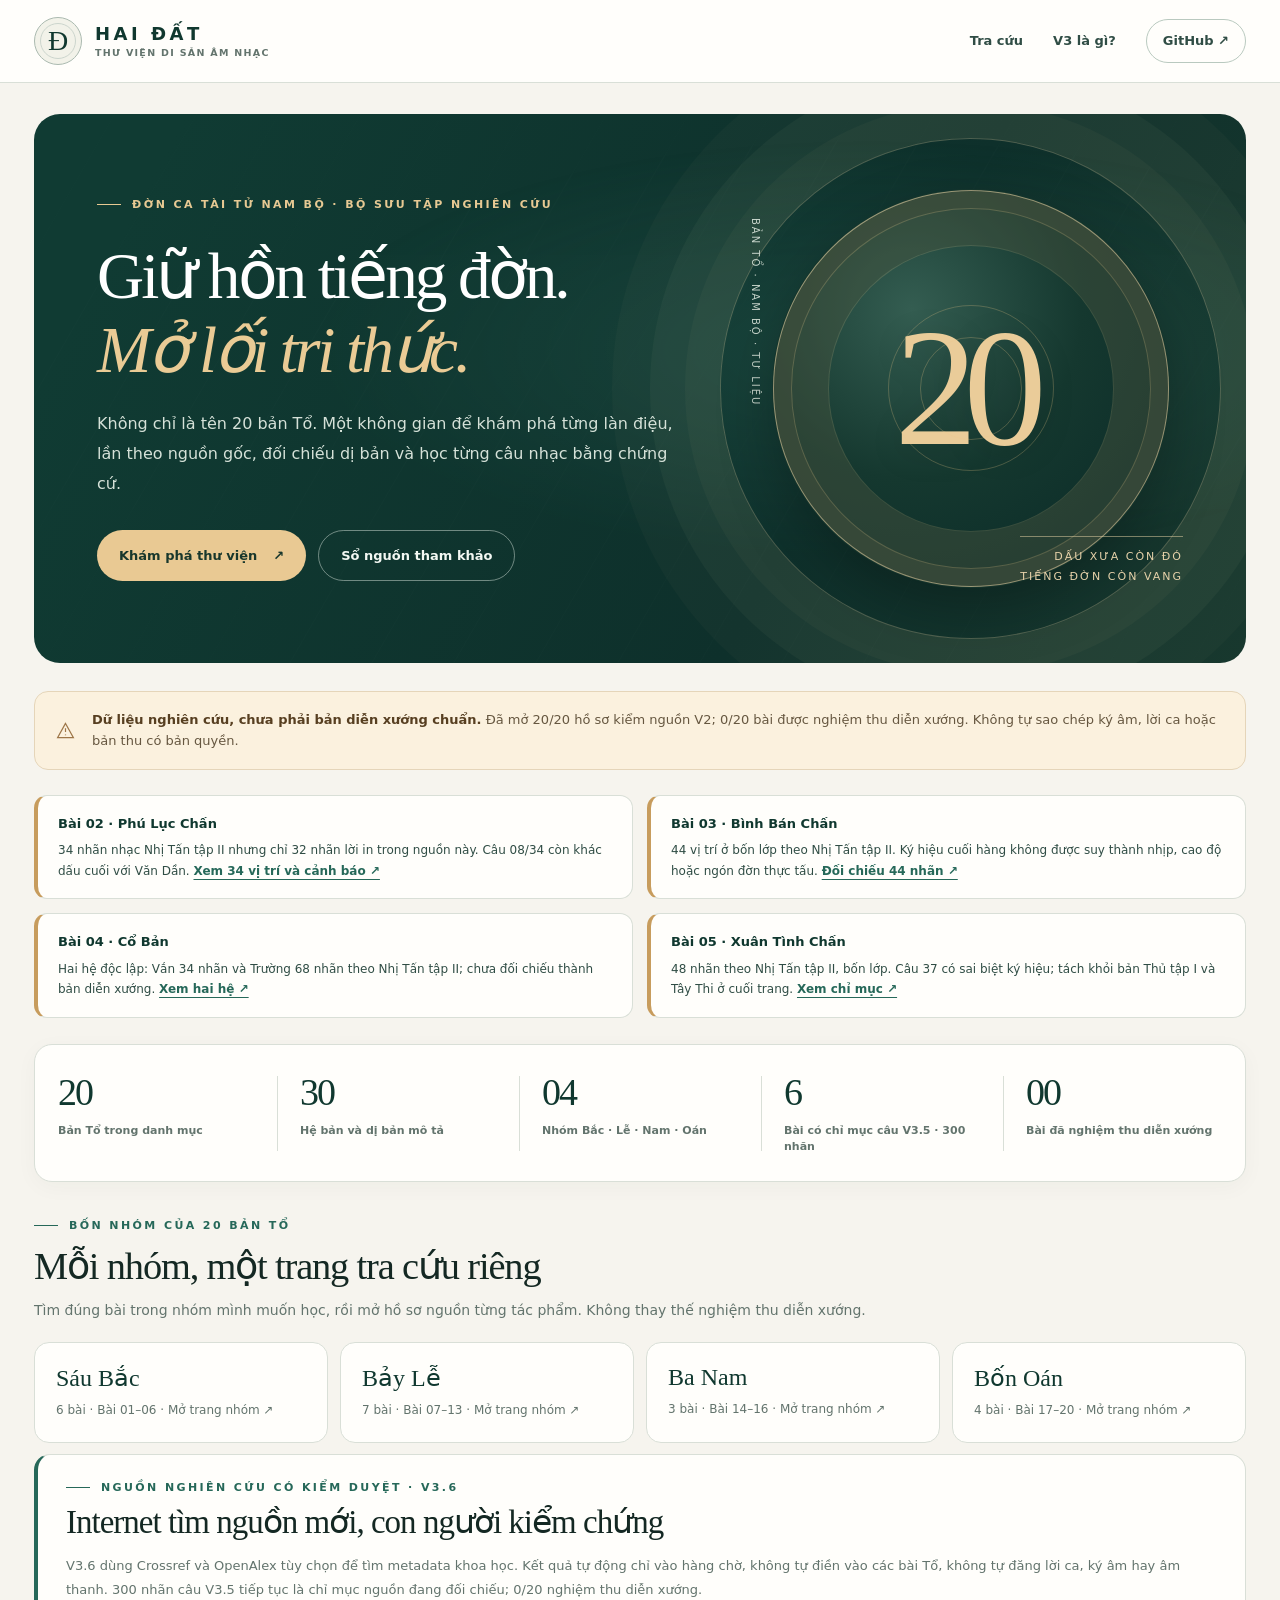
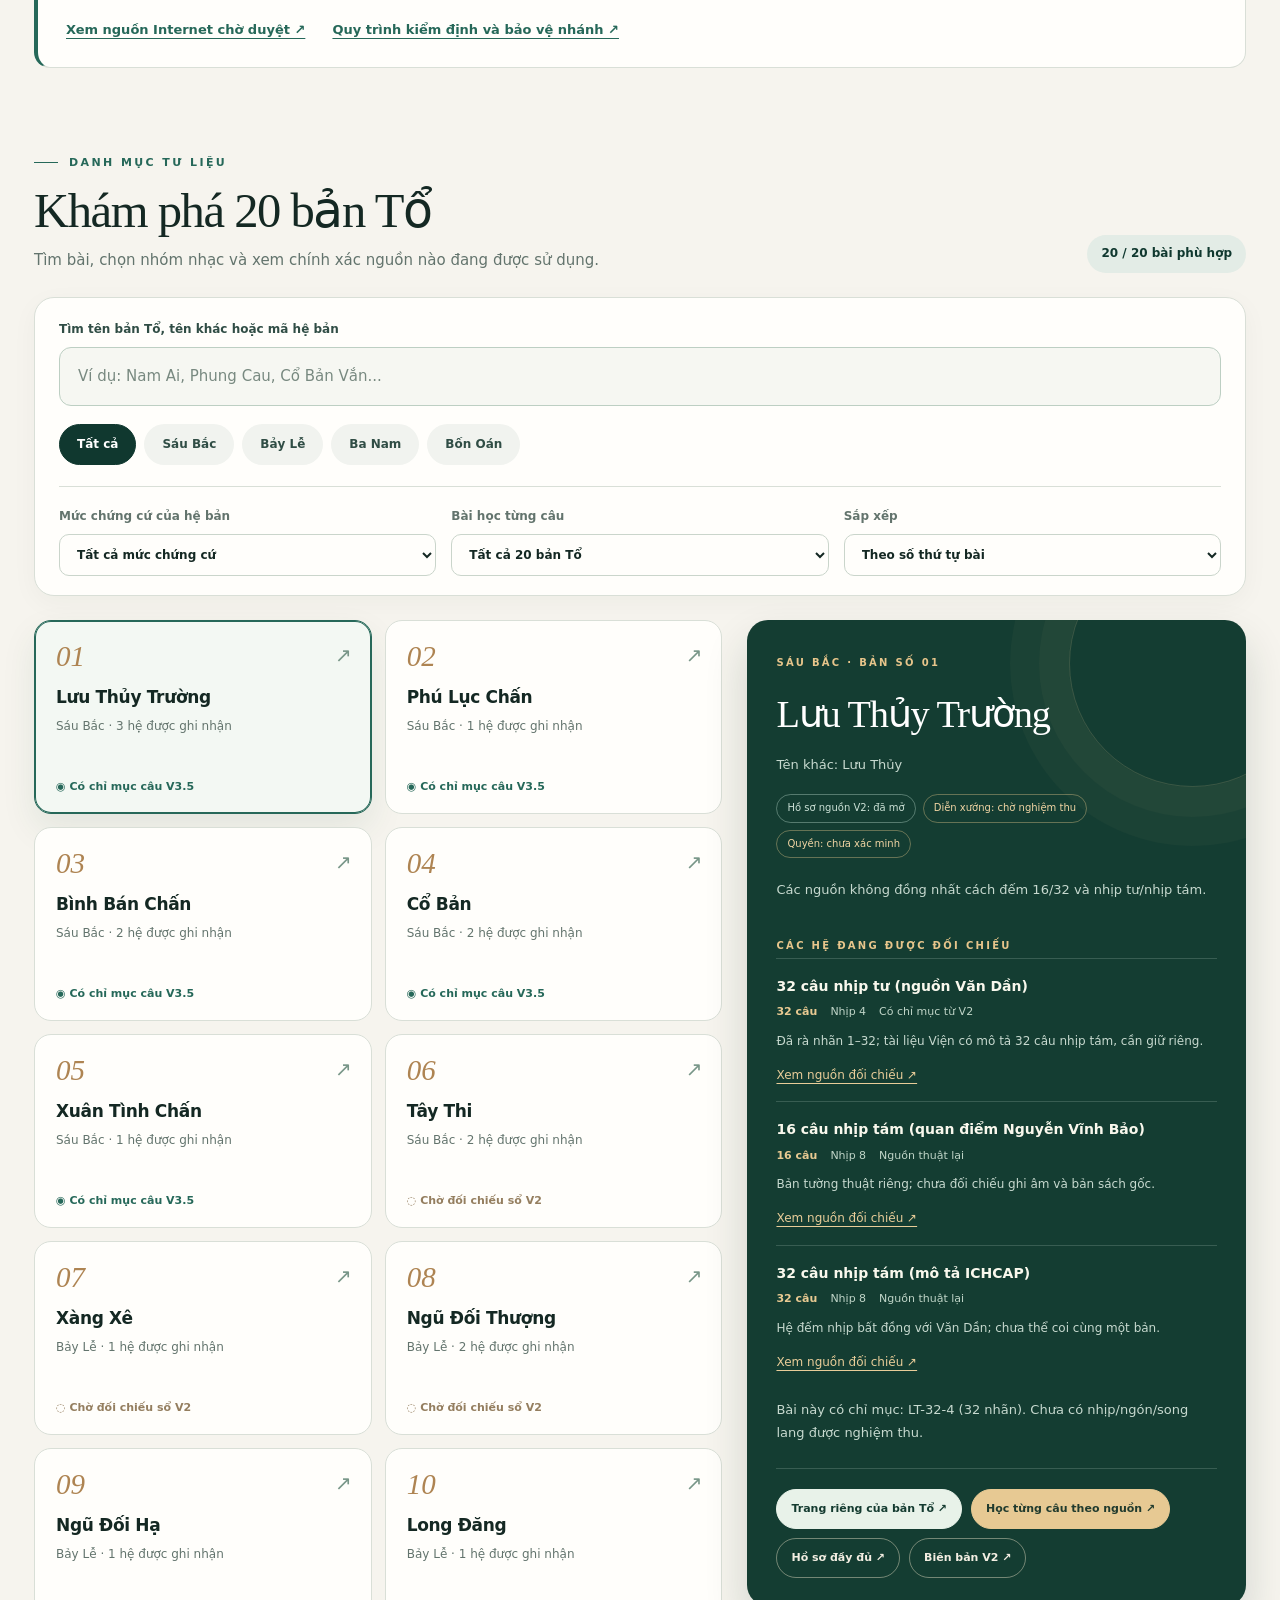
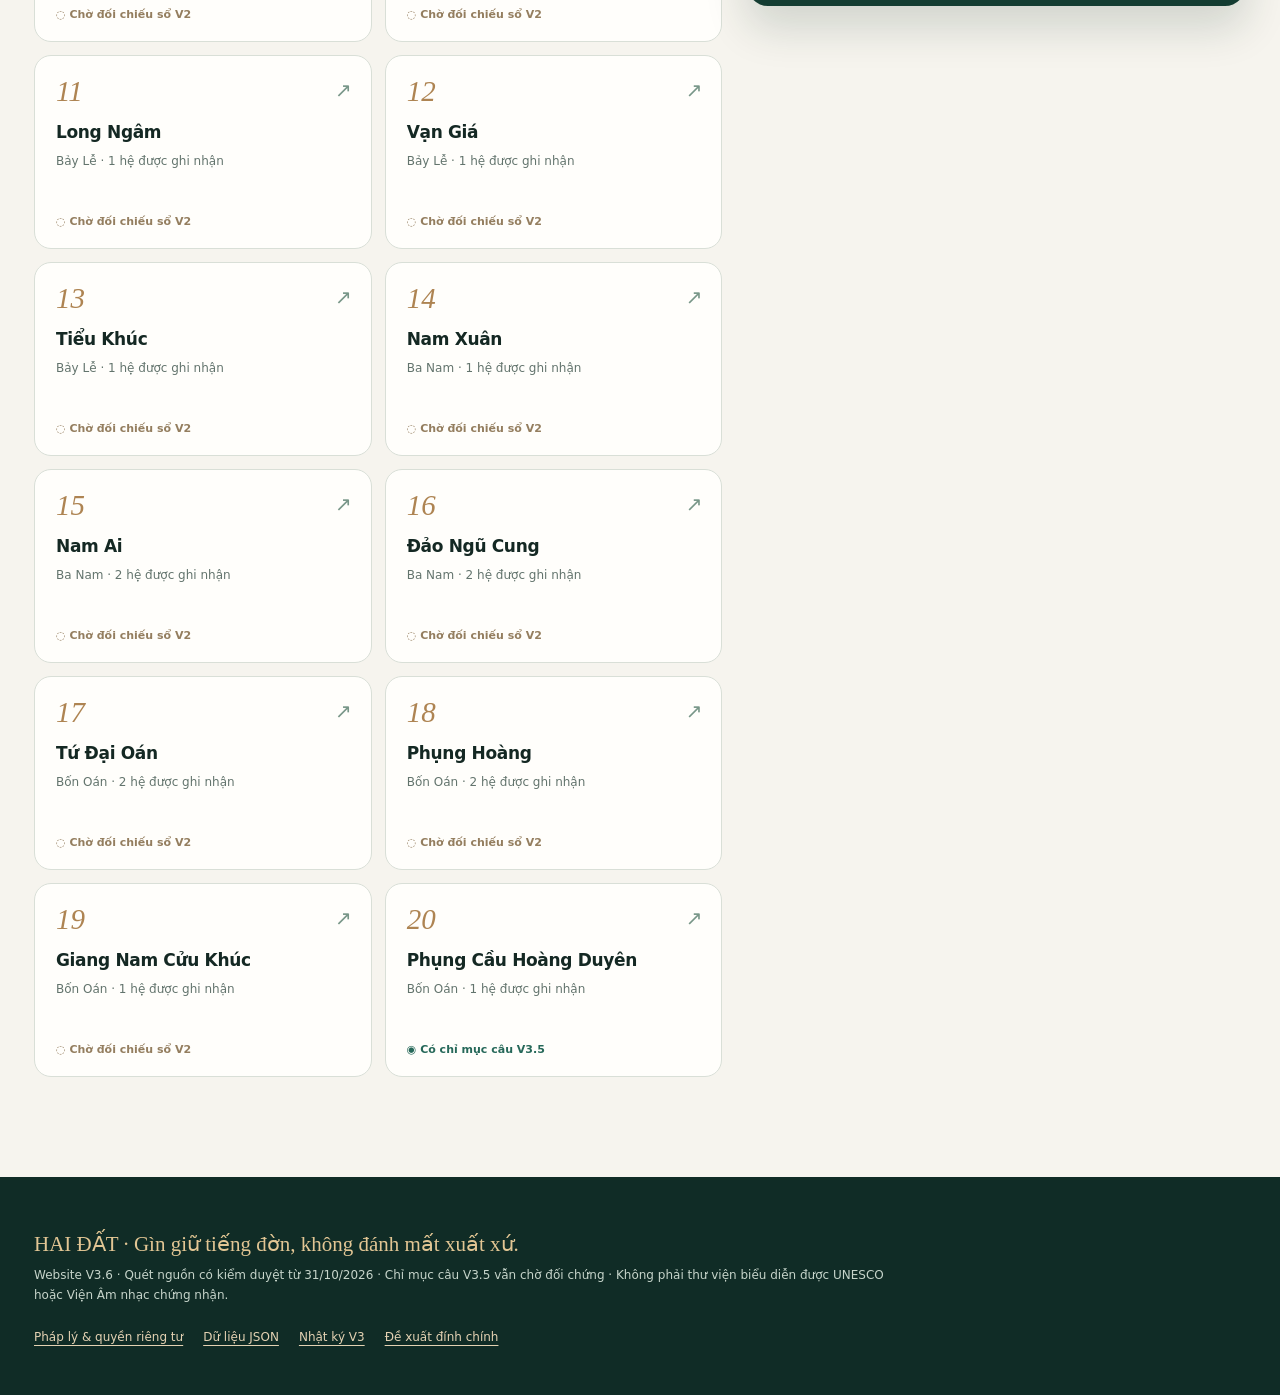
==== web/v3/index.html @ 0fe6b26d "docs(v3.6): clarify website release vs V3.5 verified-index scope" ====
<!doctype html>
<html lang="vi">
<head>
  <meta charset="utf-8">
  <meta name="viewport" content="width=device-width, initial-scale=1">
  <meta name="color-scheme" content="light">
  <meta name="theme-color" content="#f6f4ee">
  <meta name="description" content="HAI ĐẤT V3 — Tra cứu 20 bản Tổ Đờn ca tài tử Nam Bộ, có nguồn, dị bản và mức kiểm chứng rõ ràng.">
  <title>HAI ĐẤT V3.6 · Thư viện 20 bản Tổ</title>
  <style>

/* HAI ĐẤT / Heritage Editorial — V3.2 design system. Pure CSS, zero third-party assets. */
:root{
  color-scheme:light;
  --paper:#f6f4ee;--surface:#fffefb;--surface-2:#f0eee6;
  --ink:#142823;--ink-soft:#304d45;--muted:#63746d;--line:#d9dfd7;
  --forest:#10382f;--forest-2:#17483c;--jade:#266859;
  --gold:#c79c5d;--gold-light:#e7c993;--gold-wash:#fbf1de;
  --danger:#8c4c3d;--shadow:0 16px 40px rgba(17,51,40,.07);
  --radius:20px
}
*{box-sizing:border-box}
html{scroll-behavior:smooth;scroll-padding-top:100px}
body{margin:0;min-width:280px;background:var(--paper);color:var(--ink);font:16px/1.65 system-ui,-apple-system,"Segoe UI",sans-serif;-webkit-font-smoothing:antialiased}
button,input,select{font:inherit}
button{cursor:pointer}
a{color:var(--jade);text-underline-offset:4px}
a:hover{color:#153e32}
:focus-visible{outline:3px solid var(--gold);outline-offset:4px}
::selection{color:#fff;background:var(--jade)}
.container{max-width:1280px;margin:auto;padding:0 34px}
.top{background:rgba(255,254,251,.96);border-bottom:1px solid var(--line);position:sticky;top:0;z-index:30;backdrop-filter:blur(18px)}
.top-inner{display:flex;align-items:center;justify-content:space-between;gap:22px;min-height:82px}
.brand{display:inline-flex;gap:13px;align-items:center;text-decoration:none;color:var(--forest);flex-shrink:0}
.mark{display:grid;place-items:center;width:48px;height:48px;border-radius:50%;border:1px solid #aab9af;position:relative;background:#f2f2e9;color:var(--forest);font:500 28px Georgia,serif}
.mark:after{content:"";position:absolute;inset:5px;border:1px solid #ccd5cd;border-radius:50%}
.brand strong{display:block;font-size:18px;letter-spacing:3.5px;line-height:1.3;font-weight:800}
.brand small{display:block;color:var(--muted);letter-spacing:1.3px;font-weight:650;font-size:9.5px;line-height:1.45}
.top-links{display:flex;align-items:center;gap:30px}
.top-links a{color:var(--ink-soft);text-decoration:none;font-size:13px;font-weight:650}
.top-links a:hover{color:var(--jade)}
.top-links a:last-child{border:1px solid #b9c9bf;padding:10px 16px;border-radius:100px}
.hero{position:relative;display:grid;grid-template-columns:minmax(0,1fr) minmax(270px,.66fr);gap:20px;margin:31px 0 0;padding:76px 5.2%;min-height:520px;border-radius:26px;overflow:hidden;background:linear-gradient(118deg,#103b33 10%,#0e302b 65%,#18382e 100%);color:#fff}
.hero:before{content:"";position:absolute;inset:0;opacity:.24;pointer-events:none;background:radial-gradient(ellipse at 69% 43%,#3d806f 0,transparent 48%),repeating-linear-gradient(120deg,transparent 0,transparent 69px,rgba(222,239,219,.05) 70px,transparent 71px)}
.hero-copy{z-index:2;align-self:center;position:relative}
.eyebrow{display:flex;align-items:center;gap:11px;color:var(--jade);font-size:11px;font-weight:800;letter-spacing:2.4px;text-transform:uppercase}
.eyebrow:before{content:"";display:block;height:1px;width:24px;background:currentColor}
.hero .eyebrow{color:var(--gold-light)}
h1,h2,h3{font-family:Georgia,"Times New Roman",serif;font-weight:500;line-height:1.14;letter-spacing:-.03em}
h1{font-size:clamp(44px,5.1vw,78px);max-width:800px;letter-spacing:-.045em;margin:25px 0 22px}
.hero h1 em{font-weight:400;color:#eacb95;font-style:italic}
.hero p{max-width:580px;color:#d5e1d8;font-size:16px;line-height:1.85;margin:0 0 32px}
.hero-actions{display:flex;align-items:center;flex-wrap:wrap;gap:12px}
.primary,.secondary{display:inline-flex;gap:16px;align-items:center;justify-content:center;min-height:51px;padding:12px 22px;text-decoration:none;border-radius:100px;font-size:13px;font-weight:750;transition:transform .2s ease,background .2s ease,border-color .2s ease}
.primary{background:#e9c993;color:#18372c}
.primary:hover{color:#18372c;background:#f4dba9;transform:translateY(-2px)}
.secondary{border:1px solid rgba(228,239,230,.46);color:#f3f8f3}
.secondary:hover{border-color:#edd7b5;color:#fff;transform:translateY(-2px)}
.hero-art{position:relative;min-height:300px;align-self:stretch;display:grid;place-items:center;isolation:isolate}
.hero-art:before{content:"";position:absolute;width:min(39vw,520px);height:min(39vw,520px);border:1px solid rgba(232,211,166,.29);border-radius:50%;box-shadow:0 0 0 35px rgba(232,211,166,.03),0 0 0 70px rgba(232,211,166,.04),0 0 0 108px rgba(232,211,166,.025);transform:rotate(-17deg)}
.art-disc{display:grid;place-items:center;aspect-ratio:1;width:min(31vw,408px);border-radius:50%;background:radial-gradient(circle at 35% 30%,#345d51 0,#15382f 45%,#0c2d29 80%);border:1px solid rgba(238,211,162,.6);box-shadow:0 0 0 1px #15352c,inset 0 0 0 17px rgba(11,40,34,.44),inset 0 0 0 18px rgba(237,199,137,.24),inset 0 0 0 54px rgba(11,40,34,.33),inset 0 0 0 55px rgba(237,199,137,.18),0 22px 55px rgba(0,0,0,.25);position:relative}
.art-disc:before,.art-disc:after{content:"";position:absolute;border-radius:50%;border:1px solid rgba(237,199,137,.25)}
.art-disc:before{inset:29%}.art-disc:after{inset:37%}
.art-disc strong{font:500 clamp(92px,13vw,190px)/1 Georgia,serif;letter-spacing:-14px;color:#eacc99;text-shadow:0 6px 35px rgba(0,0,0,.15);margin-right:15px}
.art-corner{position:absolute;bottom:0;right:0;padding:10px 0 0;border-top:1px solid rgba(232,211,166,.5);color:#e7d2aa;font:11px/1.8 system-ui,sans-serif;text-transform:uppercase;letter-spacing:2px;text-align:right}
.art-axis{position:absolute;top:7%;left:-3%;font-size:10px;letter-spacing:2px;writing-mode:vertical-rl;color:#c9d6cc;text-transform:uppercase}
.notice{display:flex;align-items:center;gap:17px;max-width:100%;margin:28px 0 26px;padding:17px 21px;border-radius:14px;border:1px solid #e5d5b9;background:var(--gold-wash);font-size:13px;color:#665740}
.notice svg{flex-shrink:0;stroke:#9d7648}
.notice strong{display:inline;color:#573f21;font-weight:800}
.stats{display:grid;grid-template-columns:repeat(5,minmax(0,1fr));gap:0;margin:0 0 100px;background:var(--surface);border:1px solid var(--line);border-radius:18px;overflow:hidden;box-shadow:0 5px 22px rgba(24,54,38,.035)}
.stat{padding:25px 23px;min-width:0;position:relative}
.stat:not(:first-child):before{content:"";height:55%;width:1px;background:var(--line);position:absolute;left:0;top:23%}
.stat strong{display:block;font:500 38px/1.18 Georgia,serif;color:var(--forest);letter-spacing:-2px}
.stat span{display:block;margin-top:8px;font-size:11px;line-height:1.5;color:var(--muted);font-weight:650}
.intro{display:flex;align-items:end;justify-content:space-between;gap:22px;margin:0 0 24px}
.intro h2{margin:12px 0 9px;font-size:clamp(35px,3.8vw,54px)}
.intro p{margin:0;color:var(--muted);font-size:15px}
.hint{color:var(--muted);font-size:12px}
#result-count{background:#e3ece6;border-radius:100px;padding:9px 14px;font-weight:700;color:var(--forest);white-space:nowrap}
.controls{background:var(--surface);border:1px solid var(--line);border-radius:20px;padding:22px 24px 19px;margin-bottom:24px;box-shadow:0 7px 27px rgba(24,54,38,.04)}
.controls>label{display:block;margin-bottom:7px;font-size:12px;font-weight:700;color:var(--ink-soft)}
.search{display:block;width:100%;background:#f6f7f2;color:var(--ink);border:1px solid #bdcfc3;border-radius:12px;padding:16px 18px;outline:none;font-size:15px}
.search::placeholder{color:#788980}
.search:focus-visible{border-color:var(--jade);box-shadow:0 0 0 3px rgba(37,102,83,.13)}
.tabs{display:flex;gap:8px;flex-wrap:wrap;margin:18px 0 0}
.tab{padding:10px 17px;background:#f1f3ef;border:1px solid transparent;border-radius:100px;color:var(--ink-soft);font-size:12px;font-weight:700;transition:background .2s,border-color .2s}
.tab:hover{background:#e4ece5}
.tab[aria-pressed="true"]{background:var(--forest);color:white;border-color:var(--forest)}
.advanced{display:grid;grid-template-columns:repeat(3,minmax(0,1fr));gap:15px;margin-top:21px;border-top:1px solid var(--line);padding-top:20px}
.advanced label{display:flex;flex-direction:column;gap:7px;min-width:0;color:var(--muted);font-size:12px;font-weight:700}
.advanced select{width:100%;min-width:0;color:var(--ink);background:var(--surface);border:1px solid #cad5cb;border-radius:10px;padding:12px 13px;font-size:12px;font-weight:600}
.layout{display:grid;grid-template-columns:minmax(0,1.16fr) minmax(350px,.84fr);align-items:start;gap:25px}
.pieces{display:grid;grid-template-columns:repeat(2,minmax(0,1fr));gap:13px}
.piece{min-width:0;min-height:194px;padding:21px 21px 18px;border-radius:17px;border:1px solid var(--line);background:var(--surface);color:var(--ink);text-align:left;display:flex;flex-direction:column;gap:8px;position:relative;transition:border-color .2s,transform .2s,box-shadow .2s}
.piece:hover{border-color:#9cb8a8;transform:translateY(-2px);box-shadow:0 12px 30px rgba(26,64,50,.07)}
.piece[aria-pressed="true"]{border-color:var(--jade);background:#f3f8f3;box-shadow:inset 0 0 0 1px var(--jade),0 15px 35px rgba(23,80,55,.085)}
.piece:after{content:"↗";font-size:20px;position:absolute;right:19px;top:18px;color:#789688;transition:transform .2s}
.piece:hover:after{transform:translate(2px,-2px);color:var(--jade)}
.piece .num{font:italic 500 29px/1 Georgia,serif;color:#ae8452;margin:0 0 7px}
.piece strong{font-size:17px;font-weight:750;line-height:1.35;letter-spacing:-.02em;padding-right:14px}
.piece small{font-size:12px;line-height:1.5;color:var(--muted)}
.piece .piece-status{margin-top:auto;color:var(--jade);font-size:11px;font-weight:750}
.piece .piece-status.pending{color:#947e5f}
.detail{background:#143d32;color:#eef7ef;border-radius:21px;padding:28px 29px;position:sticky;top:102px;box-shadow:0 22px 43px rgba(19,51,39,.16);overflow:hidden}
.detail:before{content:"";position:absolute;right:-70px;top:-80px;width:245px;height:245px;border:1px solid rgba(227,203,149,.19);border-radius:50%;box-shadow:0 0 0 30px rgba(227,203,149,.035),0 0 0 59px rgba(227,203,149,.035);pointer-events:none}
.detail>*{position:relative}
.detail .tag{display:inline-block;text-transform:uppercase;letter-spacing:2.3px;font-size:10px;color:#e7c58b;font-weight:800}
.detail h3{font-size:clamp(28px,3vw,39px);margin:17px 0 17px;line-height:1.16;color:#fff}
.detail p{font-size:13px;color:#c7d9cf;margin:10px 0 18px;line-height:1.78}
.pills{display:flex;flex-wrap:wrap;gap:7px;margin:14px 0 20px}
.pill{font-size:10px;color:#f0d4a3;border:1px solid rgba(232,200,140,.39);padding:5px 10px;border-radius:100px}
.pill.neutral{color:#cce1d6;border-color:rgba(202,233,219,.36)}
.variant{padding:18px 0 14px;border-top:1px solid rgba(219,236,224,.18)}
.variant strong{font-size:14px;display:block;color:#f9f8ed;line-height:1.4}
.variant p{font-size:12px;margin:9px 0}
.variant .meta{display:flex;flex-wrap:wrap;gap:8px 13px;color:#c0d5c8;font-size:11px;margin-top:7px}
.variant .meta b{color:#e9ca92}
.variant a{display:inline-flex;font-size:12px;color:#e9cd99;text-underline-offset:4px;margin-top:4px}
.detail-links{display:flex;flex-wrap:wrap;gap:9px;border-top:1px solid rgba(219,236,224,.18);padding-top:20px;margin-top:23px}
.detail-links a{display:inline-flex;align-items:center;justify-content:center;border:1px solid rgba(233,224,198,.45);border-radius:100px;padding:10px 14px;color:#f3eee2;font-size:11px;font-weight:750;text-decoration:none}
.detail-links a:hover{background:rgba(255,255,255,.09);color:white}
.detail-links a.study-link{background:var(--gold-light);color:#213b2e;border-color:var(--gold-light)}
.detail-links a.piece-page-link{background:#e8f2e9;color:#143b30;border-color:#e8f2e9}
.empty{grid-column:1/-1;background:var(--surface);border:1px dashed #bac9ba;padding:30px;border-radius:14px;color:var(--muted);font-size:13px}
footer{margin-top:100px;padding:55px 0 48px;background:#102c26;color:#c6d4ca}
footer .container{display:grid;gap:8px}
footer strong{color:#e2c694;font:500 21px Georgia,serif}
footer p{margin:0;font-size:12px;max-width:850px}
.footer-links{display:flex;flex-wrap:wrap;gap:20px;margin-top:14px}
.footer-links a{color:#e4d2b3;font-size:12px}
@media(max-width:1060px){
  .hero{grid-template-columns:minmax(0,1fr) minmax(250px,.52fr);padding:55px 45px}
  .layout{grid-template-columns:minmax(0,1.2fr) minmax(310px,.8fr);gap:16px}
  .pieces{gap:10px}.detail{padding:23px}
}
@media(max-width:960px){
  .layout{grid-template-columns:1fr}.detail{position:relative;top:auto}
  .stats{grid-template-columns:repeat(3,1fr)}.stat:nth-child(4):before{display:none}
  .hero{grid-template-columns:1fr minmax(175px,.44fr);padding:55px 34px;min-height:440px}
  .hero-art{min-height:250px}
  .art-disc{width:min(100%,235px)}.art-disc strong{font-size:clamp(72px,11vw,120px)}
}
@media(max-width:700px){
  .container{padding:0 18px}.top-inner{min-height:70px}
  .top-links{gap:16px}.top-links a{font-size:11px}.top-links a:nth-child(2){display:none}
  .brand strong{font-size:16px}.brand small{font-size:8px}.mark{width:39px;height:39px;font-size:24px}
  .hero{grid-template-columns:1fr;gap:0;margin:16px 0 0;padding:40px 26px 28px;min-height:0;border-radius:18px}
  .hero h1{font-size:clamp(39px,9vw,60px);margin:18px 0}
  .hero p{font-size:14px;line-height:1.7}.hero-art{display:none}
  .notice{margin:20px 0;padding:14px 16px;align-items:start;font-size:12px}
  .stats{grid-template-columns:repeat(2,1fr);margin-bottom:66px}
  .stat{padding:18px}.stat:before{display:none}.stat:nth-child(odd){border-right:1px solid var(--line)}
  .stat:nth-child(n+3){border-top:1px solid var(--line)}
  .stat strong{font-size:32px}.stat span{font-size:11px}
  .advanced{grid-template-columns:1fr;gap:12px}
  .intro{display:block}.intro h2{font-size:40px}
  #result-count{display:inline-flex;margin-top:13px}
  .controls{padding:18px}.tabs{gap:5px}.tab{padding:9px 12px}
  .pieces{grid-template-columns:repeat(2,minmax(0,1fr))}.piece{min-height:173px;padding:16px}
  .piece strong{font-size:14px}.piece .num{font-size:23px}
  .detail{padding:24px}.detail-links a{min-height:42px}
  footer{margin-top:65px;padding:42px 0}
}
@media(max-width:560px){
  .container{padding:0 16px}.top-inner{gap:10px}.top-links{gap:8px}.top-links a:first-child{display:none}.top-links a:last-child{padding:8px 10px}
  .hero{padding:35px 23px 29px}.hero h1{font-size:clamp(38px,10vw,49px)}
  .hero .eyebrow{font-size:9px;letter-spacing:1.6px}
  .hero-actions{gap:9px}.primary,.secondary{padding:11px 17px;font-size:12px}
  .intro h2{font-size:36px}
  .pieces{grid-template-columns:1fr}.piece{min-height:136px;padding:19px 21px;gap:6px}
  .piece strong{font-size:17px}.piece small{font-size:12px}
  .piece .num{margin-bottom:0}
  .detail{padding:24px 20px}
}
@media(prefers-reduced-motion:reduce){
  *,*:before,*:after{scroll-behavior:auto!important;transition:none!important;animation:none!important}
}

  
.group-directory{margin:-65px 0 75px}
.group-directory h2{font-size:clamp(28px,3vw,39px);margin:10px 0 10px}
.group-directory p{font-size:14px;color:var(--muted);margin:0 0 20px}
.group-directory-grid{display:grid;grid-template-columns:repeat(4,minmax(0,1fr));gap:12px}
.group-directory-grid a{background:var(--surface);border:1px solid var(--line);border-radius:15px;min-width:0;display:flex;flex-direction:column;gap:9px;padding:21px;text-decoration:none;transition:border-color .2s,transform .2s}
.group-directory-grid a:hover{border-color:var(--jade);transform:translateY(-2px)}
.group-directory-grid strong{font:500 24px Georgia,serif;color:var(--forest)}
.group-directory-grid span{font-size:12px;color:var(--muted)}
@media(max-width:930px){.group-directory-grid{grid-template-columns:repeat(2,minmax(0,1fr))}}
@media(max-width:560px){.group-directory{margin:-45px 0 58px}.group-directory-grid{grid-template-columns:1fr}.group-directory-grid a{padding:17px}}
.v36-sources{padding:24px 28px;margin:-64px 0 86px;border:1px solid var(--line);border-left:4px solid var(--jade);border-radius:16px;background:var(--surface)}
.v36-sources h2{font-size:clamp(25px,2.8vw,33px);margin:7px 0 13px}
.v36-sources p{font-size:13px;color:var(--muted);line-height:1.85;margin:0 0 14px}
.v36-sources a{display:inline-block;font-size:13px;font-weight:750;margin-right:22px}
@media(max-width:700px){.v36-sources{margin:-42px 0 62px;padding:20px}}
.v33-context{display:grid;grid-template-columns:repeat(2,minmax(0,1fr));gap:14px;margin:-1px 0 26px}
.v33-context>div{border:1px solid var(--line);border-left:4px solid var(--gold);border-radius:13px;background:var(--surface);padding:17px 20px;font-size:12px;color:var(--ink-soft);line-height:1.72}
.v33-context strong{display:block;color:var(--forest);font-size:13px;margin-bottom:5px}
.v33-context a{font-weight:750}
@media(max-width:700px){.v33-context{grid-template-columns:1fr;margin:0 0 25px}.v33-context>div{padding:15px}}
</style>
</head>
<body>
  <header class="top">
    <div class="container top-inner">
      <a class="brand" href="#dau-trang" aria-label="HAI ĐẤT - về đầu trang">
        <span class="mark" aria-hidden="true">Đ</span>
        <span><strong>HAI ĐẤT</strong><small>THƯ VIỆN DI SẢN ÂM NHẠC</small></span>
      </a>
      <nav class="top-links" aria-label="Điều hướng">
        <a href="#tra-cuu">Tra cứu</a>
        <a href="https://github.com/Form997/Vong-co/blob/v3-development/docs/v3-khoi-dong.md" target="_blank" rel="noopener noreferrer">V3 là gì?</a>
        <a href="https://github.com/Form997/Vong-co/tree/v3-development" target="_blank" rel="noopener noreferrer">GitHub ↗</a>
      </nav>
    </div>
  </header>
  <main class="container" id="dau-trang">
    <section class="hero" aria-labelledby="hero-title">
      <div class="hero-copy"><div class="eyebrow">Đờn ca tài tử Nam Bộ · Bộ sưu tập nghiên cứu</div>
      <h1 id="hero-title">Giữ hồn tiếng đờn.<br><em>Mở lối tri thức.</em></h1>
      <p>Không chỉ là tên 20 bản Tổ. Một không gian để khám phá từng làn điệu, lần theo nguồn gốc, đối chiếu dị bản và học từng câu nhạc bằng chứng cứ.</p>
      <div class="hero-actions">
        <a class="primary" href="#tra-cuu">Khám phá thư viện <span aria-hidden="true">↗</span></a>
        <a class="secondary" href="https://github.com/Form997/Vong-co/blob/v3-development/docs/nguon-tham-khao.md" target="_blank" rel="noopener noreferrer">Sổ nguồn tham khảo</a>
      </div></div>
      <div class="hero-art" aria-hidden="true">
        <div class="art-axis">BẢN TỔ · NAM BỘ · TƯ LIỆU</div>
        <div class="art-disc"><strong>20</strong></div>
        <div class="art-corner">Dấu xưa còn đó<br>Tiếng đờn còn vang</div>
      </div>
    </section>
    <aside class="notice" role="note">
      <svg width="19" height="19" viewBox="0 0 24 24" fill="none" stroke="currentColor" aria-hidden="true"><path d="M12 3 2 21h20L12 3Z" stroke-width="1.5"/><path d="M12 9v5m0 3v1" stroke-width="1.5"/></svg>
      <div><strong>Dữ liệu nghiên cứu, chưa phải bản diễn xướng chuẩn.</strong> Đã mở 20/20 hồ sơ kiểm nguồn V2; 0/20 bài được nghiệm thu diễn xướng. Không tự sao chép ký âm, lời ca hoặc bản thu có bản quyền.</div>
    </aside>
    <section class="v33-context" aria-label="Những điểm nghiên cứu về nguồn">
      <div><strong>Bài 02 · Phú Lục Chấn</strong>34 nhãn nhạc Nhị Tấn tập II nhưng chỉ 32 nhãn lời in trong nguồn này. Câu 08/34 còn khác dấu cuối với Văn Dần. <a href="../../bai/02-phu-luc-chan/#hoc-tung-cau">Xem 34 vị trí và cảnh báo ↗</a></div>
      <div><strong>Bài 03 · Bình Bán Chấn</strong>44 vị trí ở bốn lớp theo Nhị Tấn tập II. Ký hiệu cuối hàng không được suy thành nhịp, cao độ hoặc ngón đờn thực tấu. <a href="../../bai/03-binh-ban-chan/#hoc-tung-cau">Đối chiếu 44 nhãn ↗</a></div>
      <div><strong>Bài 04 · Cổ Bản</strong>Hai hệ độc lập: Vắn 34 nhãn và Trường 68 nhãn theo Nhị Tấn tập II; chưa đối chiếu thành bản diễn xướng. <a href="../../bai/04-co-ban-van/#hoc-tung-cau">Xem hai hệ ↗</a></div>
      <div><strong>Bài 05 · Xuân Tình Chấn</strong>48 nhãn theo Nhị Tấn tập II, bốn lớp. Câu 37 có sai biệt ký hiệu; tách khỏi bản Thủ tập I và Tây Thi ở cuối trang. <a href="../../bai/05-xuan-tinh-chan/#hoc-tung-cau">Xem chỉ mục ↗</a></div>
    </section>
    <section class="stats" aria-label="Tổng quan dữ liệu">
      <div class="stat"><strong id="count-pieces">20</strong><span>Bản Tổ trong danh mục</span></div>
      <div class="stat"><strong id="count-variants">—</strong><span>Hệ bản và dị bản mô tả</span></div>
      <div class="stat"><strong>04</strong><span>Nhóm Bắc · Lễ · Nam · Oán</span></div>
      <div class="stat"><strong id="count-lessons">—</strong><span>Bài có chỉ mục câu V3.5 · 300 nhãn</span></div>
      <div class="stat"><strong>00</strong><span>Bài đã nghiệm thu diễn xướng</span></div>
    </section>
    <section class="group-directory" aria-labelledby="groups-title">
      <div class="eyebrow">Bốn nhóm của 20 bản Tổ</div>
      <h2 id="groups-title">Mỗi nhóm, một trang tra cứu riêng</h2>
      <p>Tìm đúng bài trong nhóm mình muốn học, rồi mở hồ sơ nguồn từng tác phẩm. Không thay thế nghiệm thu diễn xướng.</p>
      <nav class="group-directory-grid" aria-label="Mở bốn trang nhóm bản Tổ">
        <a href="../../nhom/sau-bac/"><strong>Sáu Bắc</strong><span>6 bài · Bài 01–06 · Mở trang nhóm ↗</span></a>
        <a href="../../nhom/bay-le/"><strong>Bảy Lễ</strong><span>7 bài · Bài 07–13 · Mở trang nhóm ↗</span></a>
        <a href="../../nhom/ba-nam/"><strong>Ba Nam</strong><span>3 bài · Bài 14–16 · Mở trang nhóm ↗</span></a>
        <a href="../../nhom/bon-oan/"><strong>Bốn Oán</strong><span>4 bài · Bài 17–20 · Mở trang nhóm ↗</span></a>
      </nav>
    </section>
    <section class="v36-sources" aria-labelledby="v36-title">
      <div class="eyebrow">Nguồn nghiên cứu có kiểm duyệt · V3.6</div>
      <h2 id="v36-title">Internet tìm nguồn mới, con người kiểm chứng</h2>
      <p>V3.6 dùng Crossref và OpenAlex tùy chọn để tìm metadata khoa học. Kết quả tự động chỉ vào hàng chờ, không tự điền vào các bài Tổ, không tự đăng lời ca, ký âm hay âm thanh. 300 nhãn câu V3.5 tiếp tục là chỉ mục nguồn đang đối chiếu; 0/20 nghiệm thu diễn xướng.</p>
      <a href="https://github.com/Form997/Vong-co/issues/23" target="_blank" rel="noopener noreferrer">Xem nguồn Internet chờ duyệt ↗</a>
      <a href="https://github.com/Form997/Vong-co/blob/main/docs/v3.6-tu-dong-nguon-va-bao-ve-nhanh.md" target="_blank" rel="noopener noreferrer">Quy trình kiểm định và bảo vệ nhánh ↗</a>
    </section>
    <section id="tra-cuu" aria-labelledby="browse-title">
      <div class="intro">
        <div><div class="eyebrow">Danh mục tư liệu</div><h2 id="browse-title">Khám phá 20 bản Tổ</h2><p>Tìm bài, chọn nhóm nhạc và xem chính xác nguồn nào đang được sử dụng.</p></div>
        <span class="hint" id="result-count" aria-live="polite">Đang tải dữ liệu…</span>
      </div>
      <div class="controls">
        <label for="search" class="hint">Tìm tên bản Tổ, tên khác hoặc mã hệ bản</label>
        <input id="search" class="search" type="search" autocomplete="off" placeholder="Ví dụ: Nam Ai, Phung Cau, Cổ Bản Vắn..." aria-label="Tìm kiếm bản Tổ">
        <div id="filters" class="tabs" role="group" aria-label="Lọc theo nhóm nhạc">
          <button type="button" class="tab" data-group="all" aria-pressed="true">Tất cả</button>
          <button type="button" class="tab" data-group="sau-bac" aria-pressed="false">Sáu Bắc</button>
          <button type="button" class="tab" data-group="bay-le" aria-pressed="false">Bảy Lễ</button>
          <button type="button" class="tab" data-group="ba-nam" aria-pressed="false">Ba Nam</button>
          <button type="button" class="tab" data-group="bon-oan" aria-pressed="false">Bốn Oán</button>
        </div>
        <div class="advanced">
          <label for="evidence">Mức chứng cứ của hệ bản
            <select id="evidence" aria-label="Lọc theo mức chứng cứ">
              <option value="all">Tất cả mức chứng cứ</option>
              <option value="source_indexed">Đã định vị trong hồ sơ V2</option>
              <option value="source_reported">Nguồn được thuật lại</option>
              <option value="derived_unverified">Ánh xạ chưa kiểm chứng</option>
            </select>
          </label>
          <label for="lesson-status">Bài học từng câu
            <select id="lesson-status" aria-label="Lọc bài có chỉ mục học câu">
              <option value="all">Tất cả 20 bản Tổ</option>
              <option value="indexed">Có chỉ mục nguồn V3.5</option>
              <option value="pending">Chưa chuẩn hóa sổ V2 thành bài học</option>
            </select>
          </label>
          <label for="sort-order">Sắp xếp
            <select id="sort-order" aria-label="Chọn thứ tự sắp xếp">
              <option value="number">Theo số thứ tự bài</option>
              <option value="name">Theo tên bài (A–Z)</option>
            </select>
          </label>
        </div>
      </div>
      <div class="layout">
        <div id="pieces" class="pieces" aria-label="Danh sách 20 bản Tổ" aria-live="polite">
          <p class="empty">Đang nạp danh mục V3 từ dữ liệu JSON...</p>
        </div>
        <aside class="detail" id="detail" aria-label="Thông tin bản Tổ" aria-live="polite">
          <div class="tag">Hồ sơ chuyên đề</div>
          <h3>Khám phá từng giai điệu</h3>
          <p>Chọn một tác phẩm bên trái để mở nhanh hồ sơ, nguồn tham khảo và các hệ bản đang được nghiên cứu.</p>
        </aside>
      </div>
    </section>
  </main>
  <footer><div class="container">
    <p><strong>HAI ĐẤT · Gìn giữ tiếng đờn, không đánh mất xuất xứ.</strong></p>
    <p>Website V3.6 · Quét nguồn có kiểm duyệt từ 31/10/2026 · Chỉ mục câu V3.5 vẫn chờ đối chứng · Không phải thư viện biểu diễn được UNESCO hoặc Viện Âm nhạc chứng nhận.</p>
    <div class="footer-links"><a href="legal.html">Pháp lý &amp; quyền riêng tư</a><a href="https://github.com/Form997/Vong-co/blob/v3-development/data/v3/catalog.json" target="_blank" rel="noopener noreferrer">Dữ liệu JSON</a><a href="https://github.com/Form997/Vong-co/blob/v3-development/docs/v3-khoi-dong.md" target="_blank" rel="noopener noreferrer">Nhật ký V3</a><a href="https://github.com/Form997/Vong-co/issues/new/choose" target="_blank" rel="noopener noreferrer">Đề xuất đính chính</a></div>
  </div></footer>
  <script>
    "use strict";
    const DATA_URL = "../../data/v3/catalog.json";
    const PHRASE_URL = "../../data/v3_5/phrase_index.json";
    const SOURCE_BASE = "https://github.com/Form997/Vong-co/blob/v3-development/";
    const LABELS = {
      source_indexed: "Có chỉ mục từ V2",
      source_reported: "Nguồn thuật lại",
      derived_unverified: "Ánh xạ chưa thẩm định"
    };
    const state = { catalog: null, lessons: null, family: "all", term: "", selected: null, evidence: "all", sort: "number", lessonStatus: "all" };
    const byId = (id) => document.getElementById(id);
    const norm = (value) => String(value || "").normalize("NFD").replace(/[\u0300-\u036f]/g, "").replace(/đ/g,"d").replace(/Đ/g,"D").toLowerCase();
    function node(tag, className, text) {
      const e = document.createElement(tag);
      if (className) e.className = className;
      if (text !== undefined) e.textContent = String(text);
      return e;
    }
    function link(label, href) {
      const a = node("a", "", label);
      a.href = href; a.target = "_blank"; a.rel = "noopener noreferrer";
      return a;
    }
    function researchLink(label, path) {
      return link(label, SOURCE_BASE + path);
    }
    function matchingItems() {
      if (!state.catalog) return [];
      const available = new Set((state.lessons?.items || []).map(x => x.piece_id));
      const subset = state.catalog.items.filter(item => (
        (state.family === "all" || state.family === item.family) &&
        (state.evidence === "all" || item.variants.some(v => v.evidence_status === state.evidence)) &&
        (state.lessonStatus === "all" || (state.lessonStatus === "indexed" && available.has(item.id)) ||
          (state.lessonStatus === "pending" && !available.has(item.id)))
      ));
      const keyword = norm(state.term.trim());
      let found = subset;
      if (keyword) {
        // Canonical name, alias and variant ID take priority over a phrase
        // appearing incidentally in another song's research note.
        const direct = subset.filter(item => {
          const names = [item.title, item.slug, ...item.aliases,
            ...item.variants.map(v => v.label), ...item.variants.map(v => v.variant_id)];
          return norm(names.join(" ")).includes(keyword);
        });
        found = direct.length ? direct : subset.filter(item =>
          norm([item.family_label, item.research_note].join(" ")).includes(keyword));
      }
      return [...found].sort(state.sort === "name"
        ? (a, b) => a.title.localeCompare(b.title, "vi")
        : (a, b) => a.id - b.id);
    }
    function updateList() {
      const list = matchingItems(), container = byId("pieces");
      container.replaceChildren();
      byId("result-count").textContent = list.length + " / 20 bài phù hợp";
      for (const item of list) {
        const card = node("button","piece"); card.type = "button";
        card.setAttribute("aria-pressed",String(state.selected === item.id));
        const hasLesson = state.lessons?.items.some(x => x.piece_id === item.id);
        card.append(node("span","num",String(item.id).padStart(2,"0")),
          node("strong","",item.title),
          node("small","",item.family_label + " · " + item.variants.length + " hệ được ghi nhận"),
          node("small",hasLesson ? "piece-status" : "piece-status pending",
            hasLesson ? "◉ Có chỉ mục câu V3.5" : "◌ Chờ đối chiếu sổ V2"));
        card.addEventListener("click", () => {
          state.selected = item.id;
          updateList(); updateDetail();
          history.replaceState(null,"","#bai-" + String(item.id).padStart(2,"0"));
          if (window.matchMedia("(max-width: 960px)").matches) byId("detail").scrollIntoView({behavior:"smooth",block:"start"});
        });
        container.append(card);
      }
      if (!list.length) container.append(node("p","empty","Không thấy bài phù hợp. Thử tìm bằng tên khác hoặc bỏ bộ lọc nhóm."));
      if (state.selected === null || !list.some(x=>x.id===state.selected)) state.selected = list.length ? list[0].id : null;
      for (const card of container.querySelectorAll(".piece")) {
        const cardId = Number(card.firstElementChild.textContent);
        card.setAttribute("aria-pressed",String(cardId===state.selected));
      }
      updateDetail();
    }
    function updateDetail() {
      const detail = byId("detail"); detail.replaceChildren();
      const item = state.catalog?.items.find(x=>x.id===state.selected);
      if (!item) {
        detail.append(node("div","tag","Mục lục tương tác"), node("h3","","Chọn một bản Tổ"), node("p","","Chọn tên bài ở danh sách để xem xuất xứ, các hệ câu và nguồn tham khảo.")); return;
      }
      detail.append(node("div","tag",item.family_label + " · Bản số " + String(item.id).padStart(2,"0")),node("h3","",item.title));
      if (item.aliases.length) detail.append(node("p","","Tên khác: " + item.aliases.join(" · ")));
      const pills=node("div","pills");
      pills.append(node("span","pill neutral","Hồ sơ nguồn V2: đã mở"),node("span","pill","Diễn xướng: chờ nghiệm thu"),node("span","pill","Quyền: chưa xác minh"));
      detail.append(pills,node("p","",item.research_note));
      const caption=node("div","tag","Các hệ đang được đối chiếu");caption.style.marginTop="19px";detail.append(caption);
      for(const v of item.variants) {
        const wrapper=node("section","variant");
        wrapper.append(node("strong","",v.label));
        const meta=node("div","meta");
        meta.append(node("b","",v.phrase_count+" câu"),
          node("span","",v.beats_per_phrase === null ? "Nhịp chưa rõ" : "Nhịp "+v.beats_per_phrase),
          node("span","",LABELS[v.evidence_status]||"Chưa rõ"));
        wrapper.append(meta,node("p","",v.qualification),link("Xem nguồn đối chiếu ↗",v.reference_url));detail.append(wrapper);
      }
      const links=node("div","detail-links");
      const indexed = (state.lessons?.items || []).filter(x => x.piece_id === item.id);
      const availability = node("p", "", indexed.length
        ? "Bài này có chỉ mục: " + indexed.map(x => x.variant_id + " (" + x.phrase_count + " nhãn)").join("; ") +
          ". Chưa có nhịp/ngón/song lang được nghiệm thu."
        : "Đã có hồ sơ hoặc sổ câu V2 ở mức độ khác nhau, nhưng V3.5 chưa chuẩn hóa đủ để đưa vào chỉ mục từng câu; không suy diễn từ tổng số câu.");
      detail.append(availability);
      if (item.id === 2) detail.append(node("p", "", "LƯU Ý NGUỒN: 34 nhãn nhạc / chỉ 32 nhãn lời in trong Nhị Tấn II; câu 08 và 34 có dị bản chữ cuối với Văn Dần. Chưa chấp thuận biểu diễn."));
      if (item.id === 5) detail.append(node("p", "", "48 nhãn theo Nhị Tấn tập II; câu 37 còn khác ký hiệu giữa các nguồn, chưa thẩm âm. Không trộn bản Thủ tập I."));
      if (item.id === 4) detail.append(node("p", "", "Cổ Bản Vắn và Trường là hai hệ riêng trong nguồn; không suy ra tương ứng từng câu giữa hai hệ."));
      if (item.id === 3) detail.append(node("p", "", "44 nhãn nguồn, nhưng chưa kiểm phách, song lang hoặc kỹ thuật qua bản thu. Ký hiệu cuối dòng không phải âm thanh đã xác minh."));
      const pageLink = node("a", "piece-page-link", "Trang riêng của bản Tổ ↗");
      pageLink.href = "../../bai/" + encodeURIComponent(item.slug) + "/";
      links.append(pageLink);
      if (indexed.length) {
        const studyLink = node("a","study-link","Học từng câu theo nguồn ↗");
        studyLink.href = "../../bai/" + encodeURIComponent(item.slug) + "/#hoc-tung-cau";
        links.append(studyLink);
      }
      links.append(researchLink("Hồ sơ đầy đủ ↗",item.readme_document),researchLink("Biên bản V2 ↗",item.review_document));
      detail.append(links);
    }
    function filterFamily(family) {
      state.family=family;
      for(const t of document.querySelectorAll(".tab")) t.setAttribute("aria-pressed",String(t.dataset.group===family));
      updateList();
    }
    // Support direct links to a piece even when the URL hash changes
    // without a full page reload (browser back/forward, copied deep links).
    window.addEventListener("hashchange", () => {
      if (!state.catalog) return;
      const match = location.hash.match(/^#bai-(\d{2})$/);
      if (!match) return;
      const pieceId = Number(match[1]);
      if (!state.catalog.items.some(x => x.id === pieceId)) return;
      state.selected = pieceId;
      state.term = "";
      byId("search").value = "";
      state.family = "all";
      state.evidence = "all";
      state.lessonStatus = "all";
      byId("evidence").value = "all";
      byId("lesson-status").value = "all";
      for (const tab of document.querySelectorAll(".tab")) {
        tab.setAttribute("aria-pressed", String(tab.dataset.group === "all"));
      }
      updateList();
    });
    document.querySelectorAll(".tab").forEach(t=>t.addEventListener("click",()=>filterFamily(t.dataset.group)));
    byId("search").addEventListener("input",e=>{state.term=e.target.value;updateList();});
    byId("evidence").addEventListener("change", e => {state.evidence=e.target.value;updateList();});
    byId("lesson-status").addEventListener("change", e => {state.lessonStatus=e.target.value;updateList();});
    byId("sort-order").addEventListener("change", e => {state.sort=e.target.value;updateList();});
    async function start(){
      try{
        const [resp, lessonResp] = await Promise.all([
          fetch(DATA_URL,{cache:"no-store"}),fetch(PHRASE_URL,{cache:"no-store"})
        ]);
        if(!resp.ok||!lessonResp.ok) throw new Error("Không tải được JSON danh mục/chỉ mục: " + resp.status + "/" + lessonResp.status);
        const [data, lessonData] = await Promise.all([resp.json(),lessonResp.json()]);
        if(!Array.isArray(data.items)||data.items.length!==20||data.catalog_status!=="research_preview") throw new Error("Không đúng danh mục V3");
        if(lessonData.schema_version!=="3.5.0-alpha.1"||!Array.isArray(lessonData.items)||lessonData.items.length!==7||lessonData.items.reduce((n,x)=>n+x.phrases.length,0)!==300||new Set(lessonData.items.map(x=>x.piece_id)).size!==6) throw new Error("Chỉ mục V3.5 thiếu dữ liệu đã kiểm.");
        state.catalog=data; state.lessons=lessonData;
        byId("count-lessons").textContent=new Set(lessonData.items.map(x=>x.piece_id)).size;
        const hashMatch=location.hash.match(/^#bai-(\d{2})$/);
        state.selected=hashMatch?Number(hashMatch[1]):1;
        byId("count-pieces").textContent=data.items.length;
        byId("count-variants").textContent=data.items.reduce((sum,p)=>sum+p.variants.length,0);
        updateList();
      } catch(error) {
        byId("pieces").replaceChildren(node("p","empty","Không thể nạp dữ liệu JSON. Mở trang qua máy chủ HTTP, ví dụ: python -m http.server 8000 tại thư mục gốc rồi truy cập /web/v3/. Chi tiết: "+error.message));
        byId("result-count").textContent="Lỗi tải dữ liệu";
      }
    }
    start();
  </script>
</body>
</html>
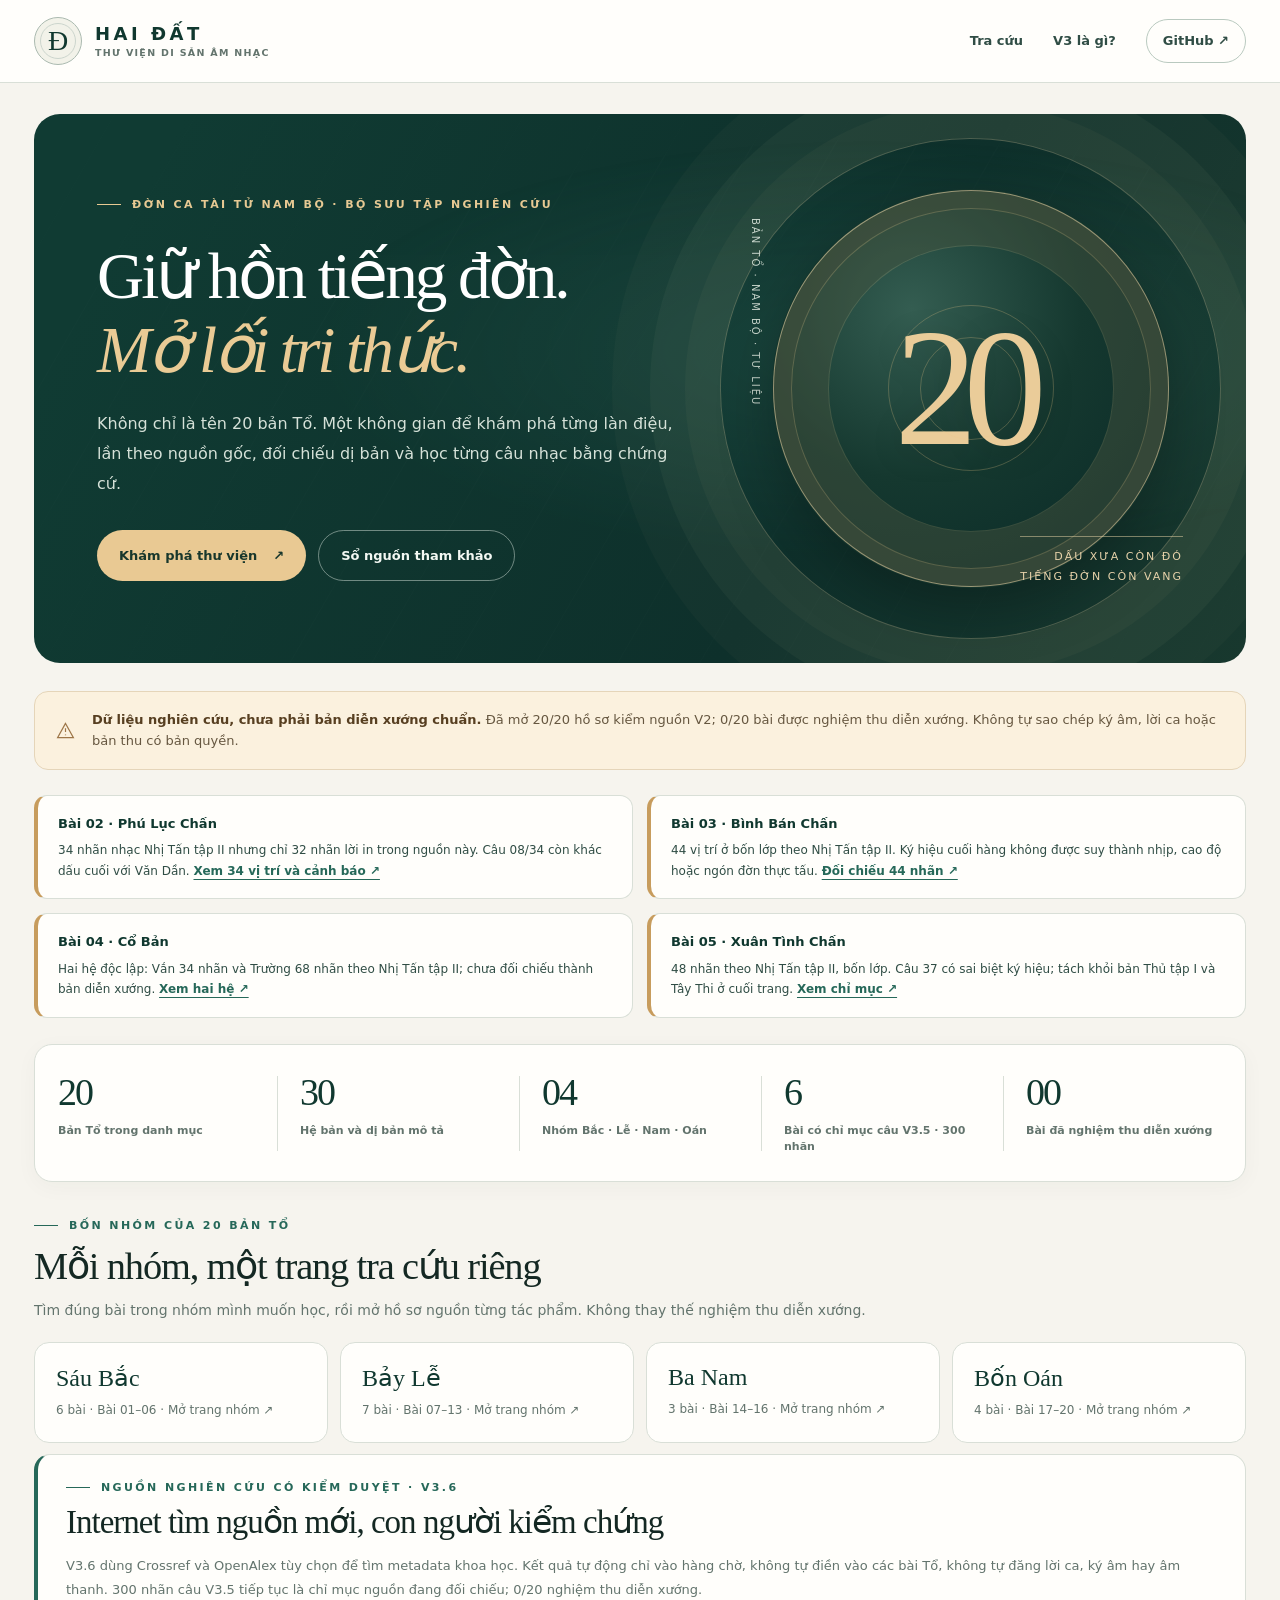
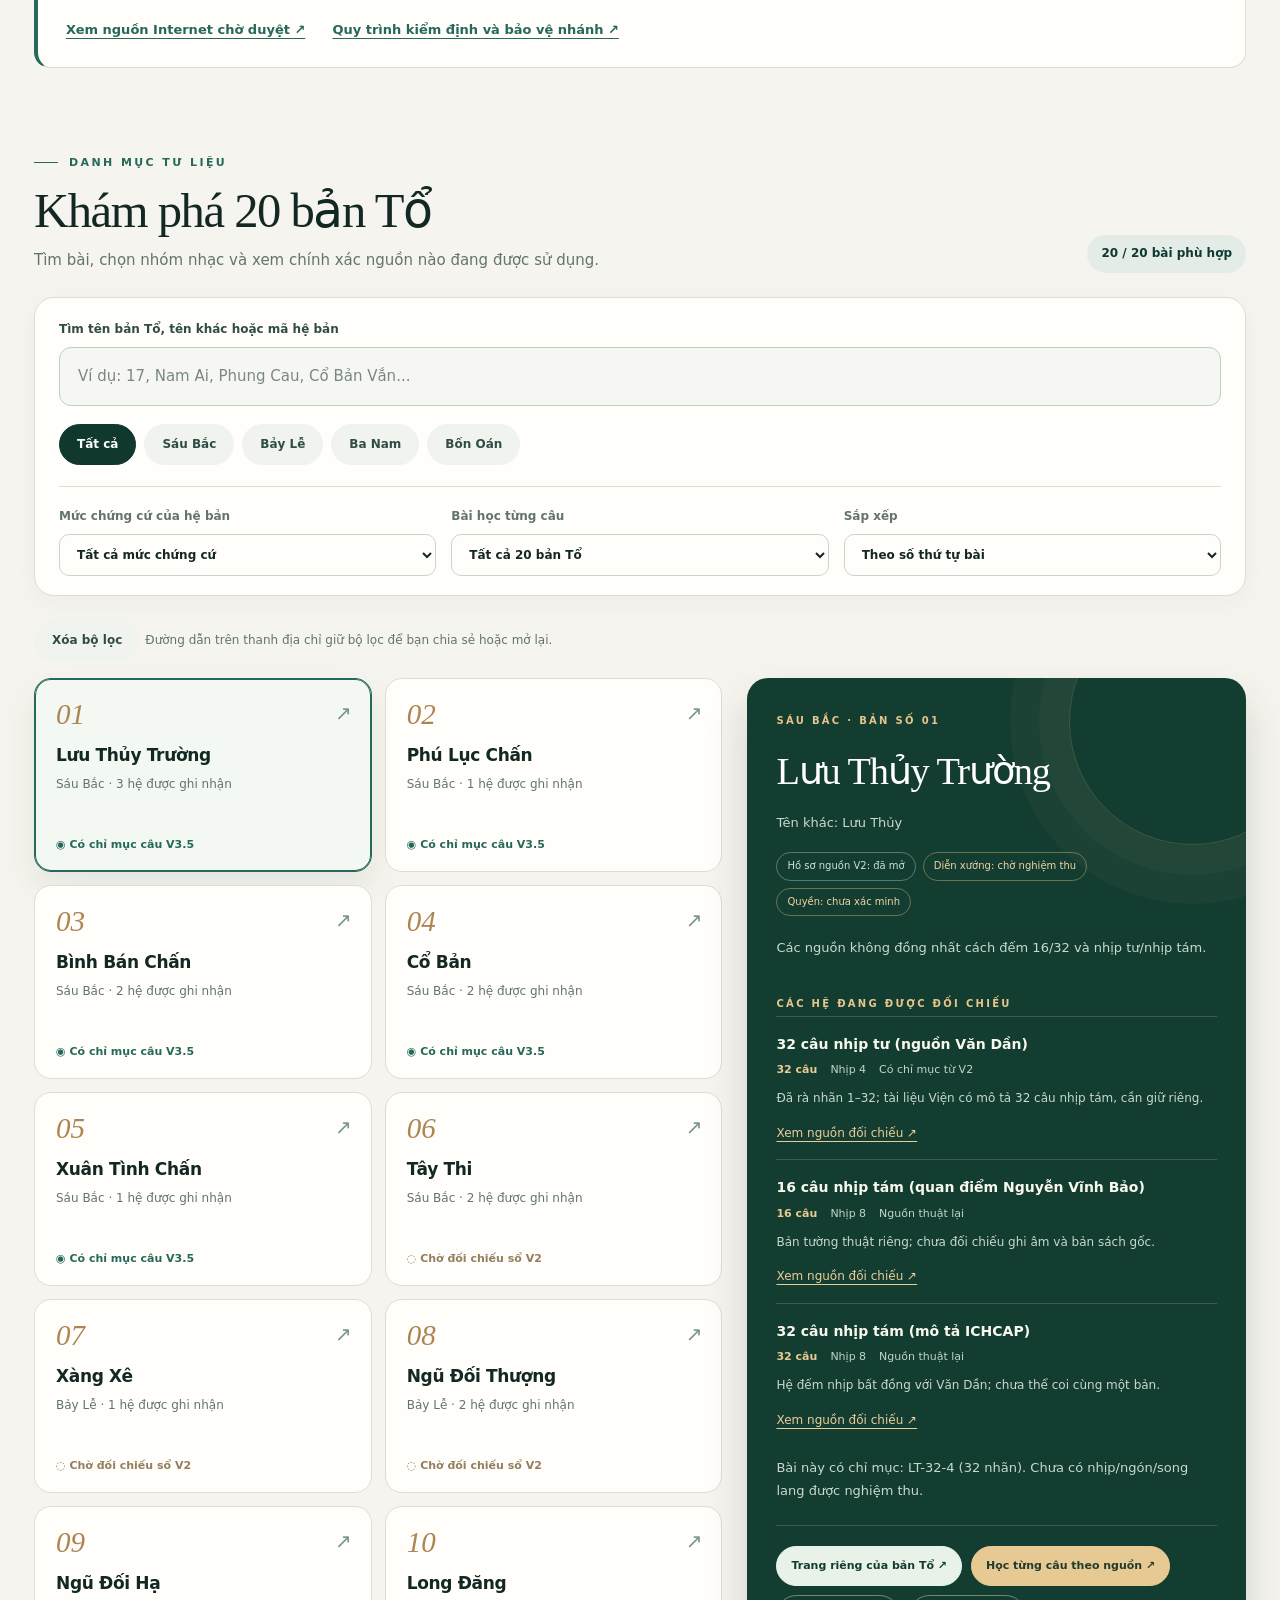
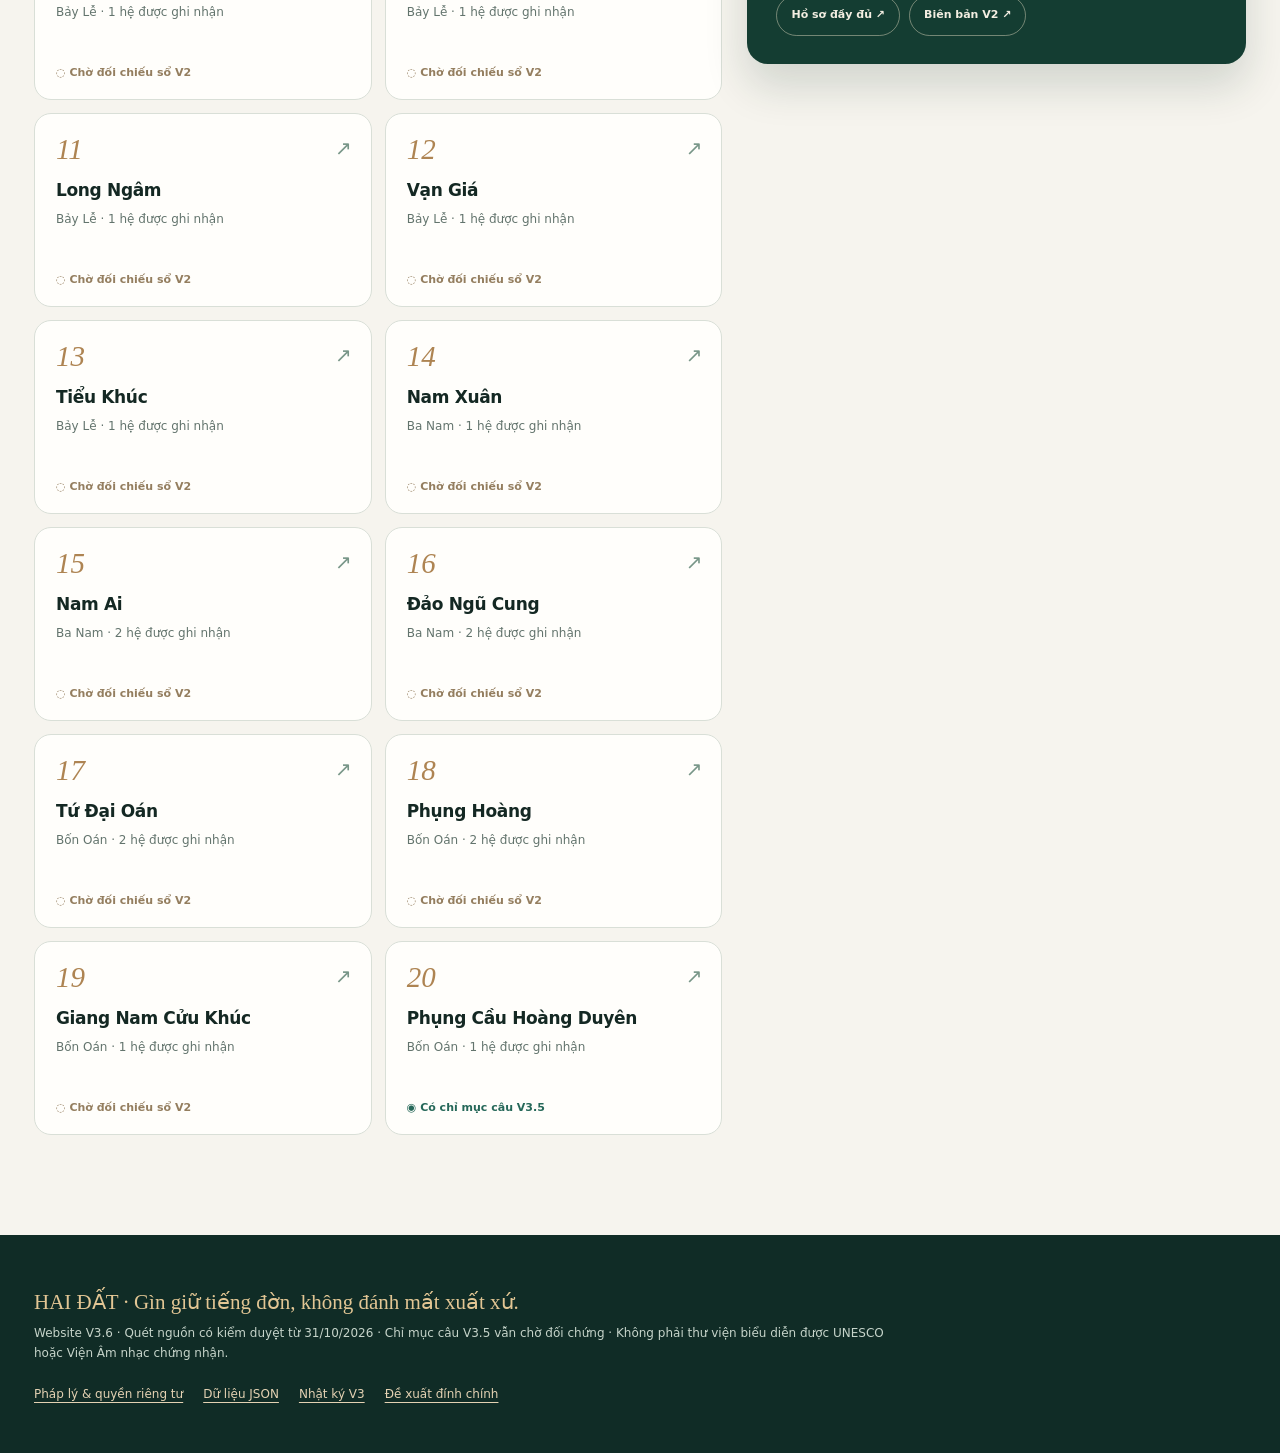
==== commit 963ceaaa: "feat: add verified offline MCP snapshots and resilient shareable web search" ====
--- a/web/v3/index.html
+++ b/web/v3/index.html
@@ -208,8 +208,8 @@
       </a>
       <nav class="top-links" aria-label="Điều hướng">
         <a href="#tra-cuu">Tra cứu</a>
-        <a href="https://github.com/Form997/Vong-co/blob/v3-development/docs/v3-khoi-dong.md" target="_blank" rel="noopener noreferrer">V3 là gì?</a>
-        <a href="https://github.com/Form997/Vong-co/tree/v3-development" target="_blank" rel="noopener noreferrer">GitHub ↗</a>
+        <a href="https://github.com/Form997/Vong-co/blob/main/docs/v3-khoi-dong.md" target="_blank" rel="noopener noreferrer">V3 là gì?</a>
+        <a href="https://github.com/Form997/Vong-co/tree/main" target="_blank" rel="noopener noreferrer">GitHub ↗</a>
       </nav>
     </div>
   </header>
@@ -220,7 +220,7 @@
       <p>Không chỉ là tên 20 bản Tổ. Một không gian để khám phá từng làn điệu, lần theo nguồn gốc, đối chiếu dị bản và học từng câu nhạc bằng chứng cứ.</p>
       <div class="hero-actions">
         <a class="primary" href="#tra-cuu">Khám phá thư viện <span aria-hidden="true">↗</span></a>
-        <a class="secondary" href="https://github.com/Form997/Vong-co/blob/v3-development/docs/nguon-tham-khao.md" target="_blank" rel="noopener noreferrer">Sổ nguồn tham khảo</a>
+        <a class="secondary" href="https://github.com/Form997/Vong-co/blob/main/docs/nguon-tham-khao.md" target="_blank" rel="noopener noreferrer">Sổ nguồn tham khảo</a>
       </div></div>
       <div class="hero-art" aria-hidden="true">
         <div class="art-axis">BẢN TỔ · NAM BỘ · TƯ LIỆU</div>
@@ -270,7 +270,7 @@
       </div>
       <div class="controls">
         <label for="search" class="hint">Tìm tên bản Tổ, tên khác hoặc mã hệ bản</label>
-        <input id="search" class="search" type="search" autocomplete="off" placeholder="Ví dụ: Nam Ai, Phung Cau, Cổ Bản Vắn..." aria-label="Tìm kiếm bản Tổ">
+        <input id="search" class="search" type="search" autocomplete="off" placeholder="Ví dụ: 17, Nam Ai, Phung Cau, Cổ Bản Vắn..." maxlength="100" aria-label="Tìm kiếm bản Tổ">
         <div id="filters" class="tabs" role="group" aria-label="Lọc theo nhóm nhạc">
           <button type="button" class="tab" data-group="all" aria-pressed="true">Tất cả</button>
           <button type="button" class="tab" data-group="sau-bac" aria-pressed="false">Sáu Bắc</button>
@@ -302,6 +302,8 @@
           </label>
         </div>
       </div>
+      <p><button type="button" class="tab" id="reset-filters">Xóa bộ lọc</button>
+        <span class="hint">Đường dẫn trên thanh địa chỉ giữ bộ lọc để bạn chia sẻ hoặc mở lại.</span></p>
       <div class="layout">
         <div id="pieces" class="pieces" aria-label="Danh sách 20 bản Tổ" aria-live="polite">
           <p class="empty">Đang nạp danh mục V3 từ dữ liệu JSON...</p>
@@ -317,13 +319,13 @@
   <footer><div class="container">
     <p><strong>HAI ĐẤT · Gìn giữ tiếng đờn, không đánh mất xuất xứ.</strong></p>
     <p>Website V3.6 · Quét nguồn có kiểm duyệt từ 31/10/2026 · Chỉ mục câu V3.5 vẫn chờ đối chứng · Không phải thư viện biểu diễn được UNESCO hoặc Viện Âm nhạc chứng nhận.</p>
-    <div class="footer-links"><a href="legal.html">Pháp lý &amp; quyền riêng tư</a><a href="https://github.com/Form997/Vong-co/blob/v3-development/data/v3/catalog.json" target="_blank" rel="noopener noreferrer">Dữ liệu JSON</a><a href="https://github.com/Form997/Vong-co/blob/v3-development/docs/v3-khoi-dong.md" target="_blank" rel="noopener noreferrer">Nhật ký V3</a><a href="https://github.com/Form997/Vong-co/issues/new/choose" target="_blank" rel="noopener noreferrer">Đề xuất đính chính</a></div>
+    <div class="footer-links"><a href="legal.html">Pháp lý &amp; quyền riêng tư</a><a href="https://github.com/Form997/Vong-co/blob/main/data/v3/catalog.json" target="_blank" rel="noopener noreferrer">Dữ liệu JSON</a><a href="https://github.com/Form997/Vong-co/blob/main/docs/v3-khoi-dong.md" target="_blank" rel="noopener noreferrer">Nhật ký V3</a><a href="https://github.com/Form997/Vong-co/issues/new/choose" target="_blank" rel="noopener noreferrer">Đề xuất đính chính</a></div>
   </div></footer>
   <script>
     "use strict";
     const DATA_URL = "../../data/v3/catalog.json";
     const PHRASE_URL = "../../data/v3_5/phrase_index.json";
-    const SOURCE_BASE = "https://github.com/Form997/Vong-co/blob/v3-development/";
+    const SOURCE_BASE = "https://github.com/Form997/Vong-co/blob/main/";
     const LABELS = {
       source_indexed: "Có chỉ mục từ V2",
       source_reported: "Nguồn thuật lại",
@@ -357,7 +359,9 @@
       ));
       const keyword = norm(state.term.trim());
       let found = subset;
-      if (keyword) {
+      if (/^\d+$/.test(keyword)) {
+        found = subset.filter(item => item.id === Number(keyword));
+      } else if (keyword) {
         // Canonical name, alias and variant ID take priority over a phrase
         // appearing incidentally in another song's research note.
         const direct = subset.filter(item => {
@@ -400,6 +404,7 @@
         card.setAttribute("aria-pressed",String(cardId===state.selected));
       }
       updateDetail();
+      saveFilters();
     }
     function updateDetail() {
       const detail = byId("detail"); detail.replaceChildren();
@@ -444,9 +449,43 @@
       links.append(researchLink("Hồ sơ đầy đủ ↗",item.readme_document),researchLink("Biên bản V2 ↗",item.review_document));
       detail.append(links);
     }
+    function saveFilters() {
+      const url = new URL(location.href);
+      for (const [key, value, fallback] of [
+        ["q", state.term.trim(), ""], ["group", state.family, "all"],
+        ["evidence", state.evidence, "all"], ["lesson", state.lessonStatus, "all"],
+        ["sort", state.sort, "number"]
+      ]) {
+        if (value === fallback) url.searchParams.delete(key);
+        else url.searchParams.set(key, value);
+      }
+      history.replaceState(null, "", url.href);
+    }
+    function restoreFilters() {
+      const params = new URLSearchParams(location.search);
+      state.term = (params.get("q") || "").slice(0, 100);
+      byId("search").value = state.term;
+      const pick = (key, allowed, fallback) => allowed.includes(params.get(key)) ? params.get(key) : fallback;
+      state.family = pick("group", ["all", "sau-bac", "bay-le", "ba-nam", "bon-oan"], "all");
+      state.evidence = pick("evidence", ["all", ...Object.keys(LABELS)], "all");
+      state.lessonStatus = pick("lesson", ["all", "indexed", "pending"], "all");
+      state.sort = pick("sort", ["number", "name"], "number");
+      byId("evidence").value = state.evidence;
+      byId("lesson-status").value = state.lessonStatus;
+      byId("sort-order").value = state.sort;
+      for (const tab of document.querySelectorAll(".tab[data-group]"))
+        tab.setAttribute("aria-pressed", String(tab.dataset.group === state.family));
+    }
+    byId("reset-filters").addEventListener("click", () => {
+      state.term = ""; state.evidence = "all"; state.lessonStatus = "all"; state.sort = "number";
+      byId("search").value = ""; byId("evidence").value = "all";
+      byId("lesson-status").value = "all"; byId("sort-order").value = "number";
+      filterFamily("all");
+      byId("search").focus();
+    });
     function filterFamily(family) {
       state.family=family;
-      for(const t of document.querySelectorAll(".tab")) t.setAttribute("aria-pressed",String(t.dataset.group===family));
+      for(const t of document.querySelectorAll(".tab[data-group]")) t.setAttribute("aria-pressed",String(t.dataset.group===family));
       updateList();
     }
     // Support direct links to a piece even when the URL hash changes
@@ -465,20 +504,27 @@
       state.lessonStatus = "all";
       byId("evidence").value = "all";
       byId("lesson-status").value = "all";
-      for (const tab of document.querySelectorAll(".tab")) {
+      for (const tab of document.querySelectorAll(".tab[data-group]")) {
         tab.setAttribute("aria-pressed", String(tab.dataset.group === "all"));
       }
       updateList();
     });
-    document.querySelectorAll(".tab").forEach(t=>t.addEventListener("click",()=>filterFamily(t.dataset.group)));
+    document.querySelectorAll(".tab[data-group]").forEach(t=>t.addEventListener("click",()=>filterFamily(t.dataset.group)));
     byId("search").addEventListener("input",e=>{state.term=e.target.value;updateList();});
     byId("evidence").addEventListener("change", e => {state.evidence=e.target.value;updateList();});
     byId("lesson-status").addEventListener("change", e => {state.lessonStatus=e.target.value;updateList();});
     byId("sort-order").addEventListener("change", e => {state.sort=e.target.value;updateList();});
+    let loading = false;
     async function start(){
+      if (loading) return;
+      loading = true;
+      const controller = new AbortController();
+      const timer = setTimeout(() => controller.abort(), 12000);
+      byId("pieces").setAttribute("aria-busy", "true");
+      byId("result-count").textContent = "Đang tải dữ liệu…";
       try{
         const [resp, lessonResp] = await Promise.all([
-          fetch(DATA_URL,{cache:"no-store"}),fetch(PHRASE_URL,{cache:"no-store"})
+          fetch(DATA_URL,{cache:"no-store", signal:controller.signal}),fetch(PHRASE_URL,{cache:"no-store", signal:controller.signal})
         ]);
         if(!resp.ok||!lessonResp.ok) throw new Error("Không tải được JSON danh mục/chỉ mục: " + resp.status + "/" + lessonResp.status);
         const [data, lessonData] = await Promise.all([resp.json(),lessonResp.json()]);
@@ -490,13 +536,26 @@
         state.selected=hashMatch?Number(hashMatch[1]):1;
         byId("count-pieces").textContent=data.items.length;
         byId("count-variants").textContent=data.items.reduce((sum,p)=>sum+p.variants.length,0);
+        restoreFilters();
         updateList();
       } catch(error) {
-        byId("pieces").replaceChildren(node("p","empty","Không thể nạp dữ liệu JSON. Mở trang qua máy chủ HTTP, ví dụ: python -m http.server 8000 tại thư mục gốc rồi truy cập /web/v3/. Chi tiết: "+error.message));
+        controller.abort();
+        const message = node("p", "empty", error.name === "AbortError"
+          ? "Tải dữ liệu quá lâu. Kiểm tra kết nối rồi thử lại nghen."
+          : "Chưa tải được danh mục. Kiểm tra kết nối rồi bấm Thử lại.");
+        const retry = node("button", "tab", "Thử lại");
+        retry.type = "button"; retry.id = "retry-load";
+        retry.addEventListener("click", () => void start());
+        byId("pieces").replaceChildren(message, retry);
         byId("result-count").textContent="Lỗi tải dữ liệu";
+      } finally {
+        clearTimeout(timer);
+        loading = false;
+        byId("pieces").setAttribute("aria-busy", "false");
       }
     }
     start();
   </script>
 </body>
 </html>
+
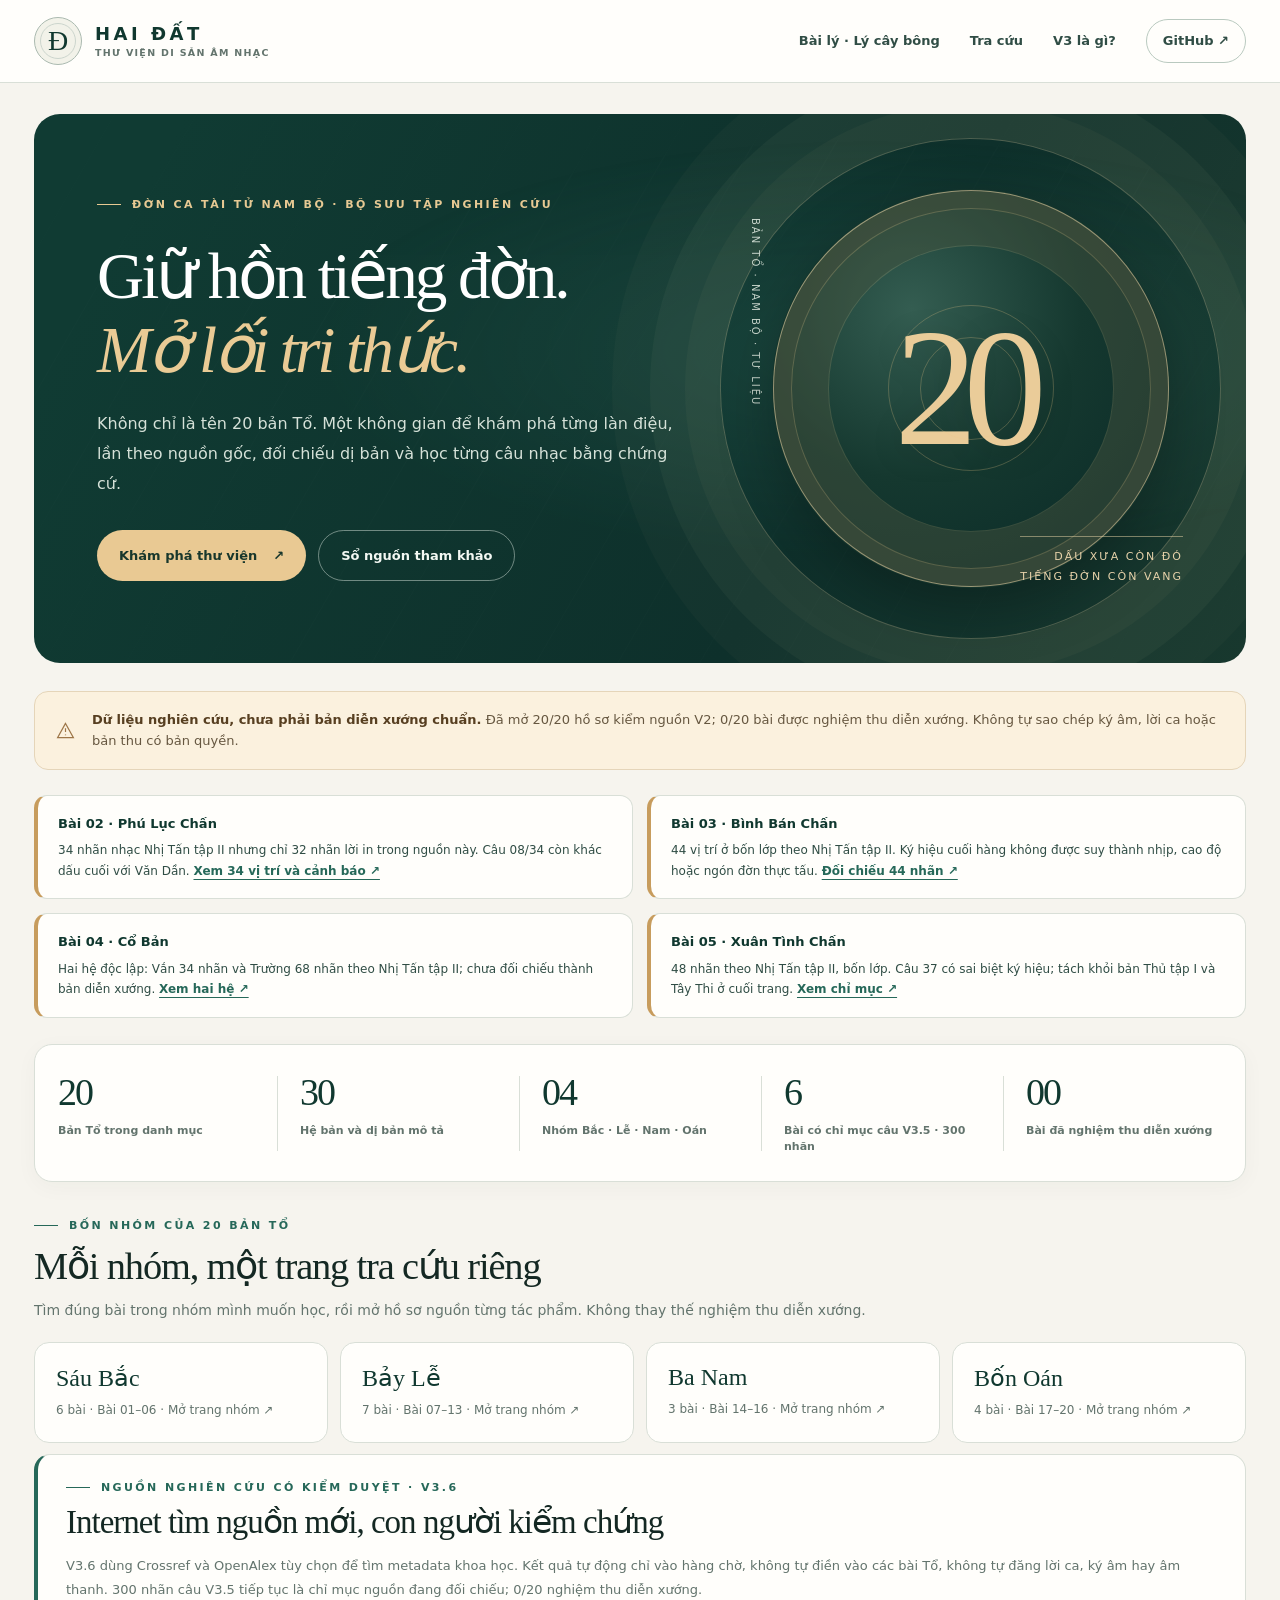
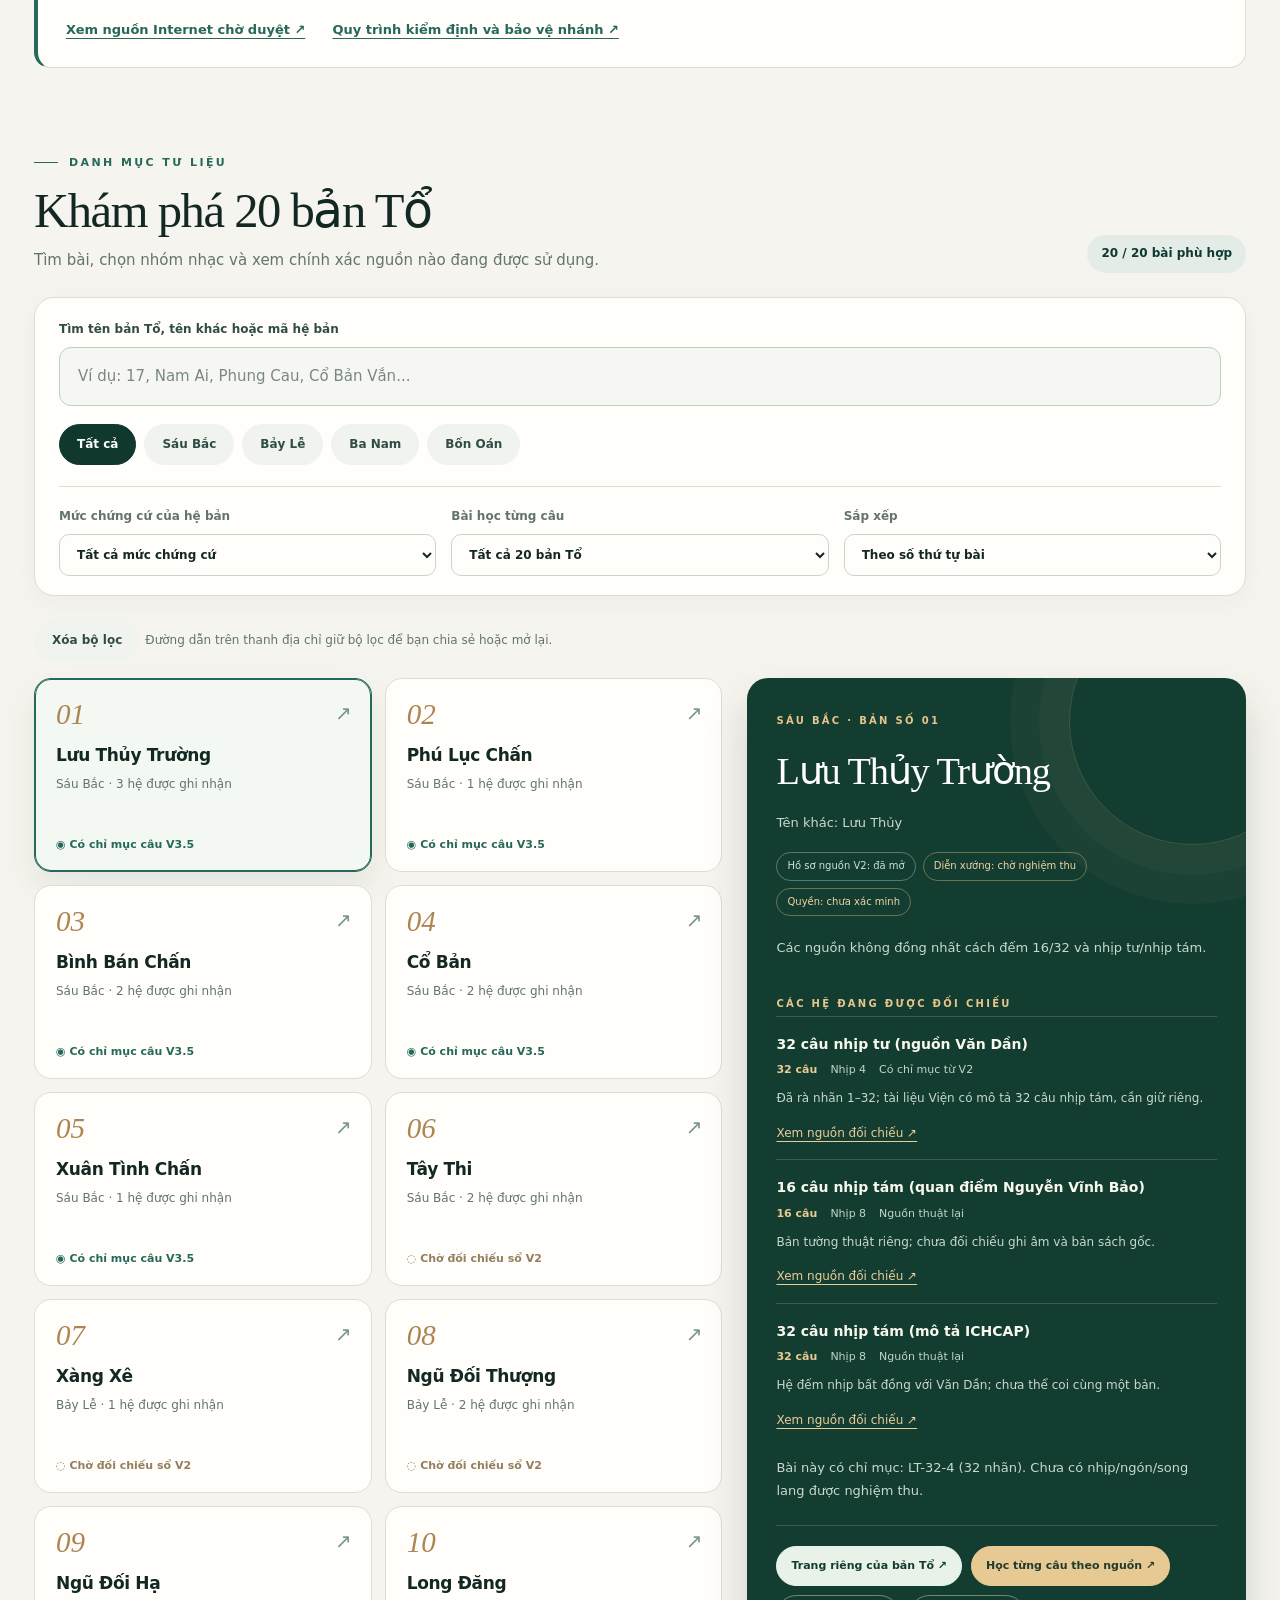
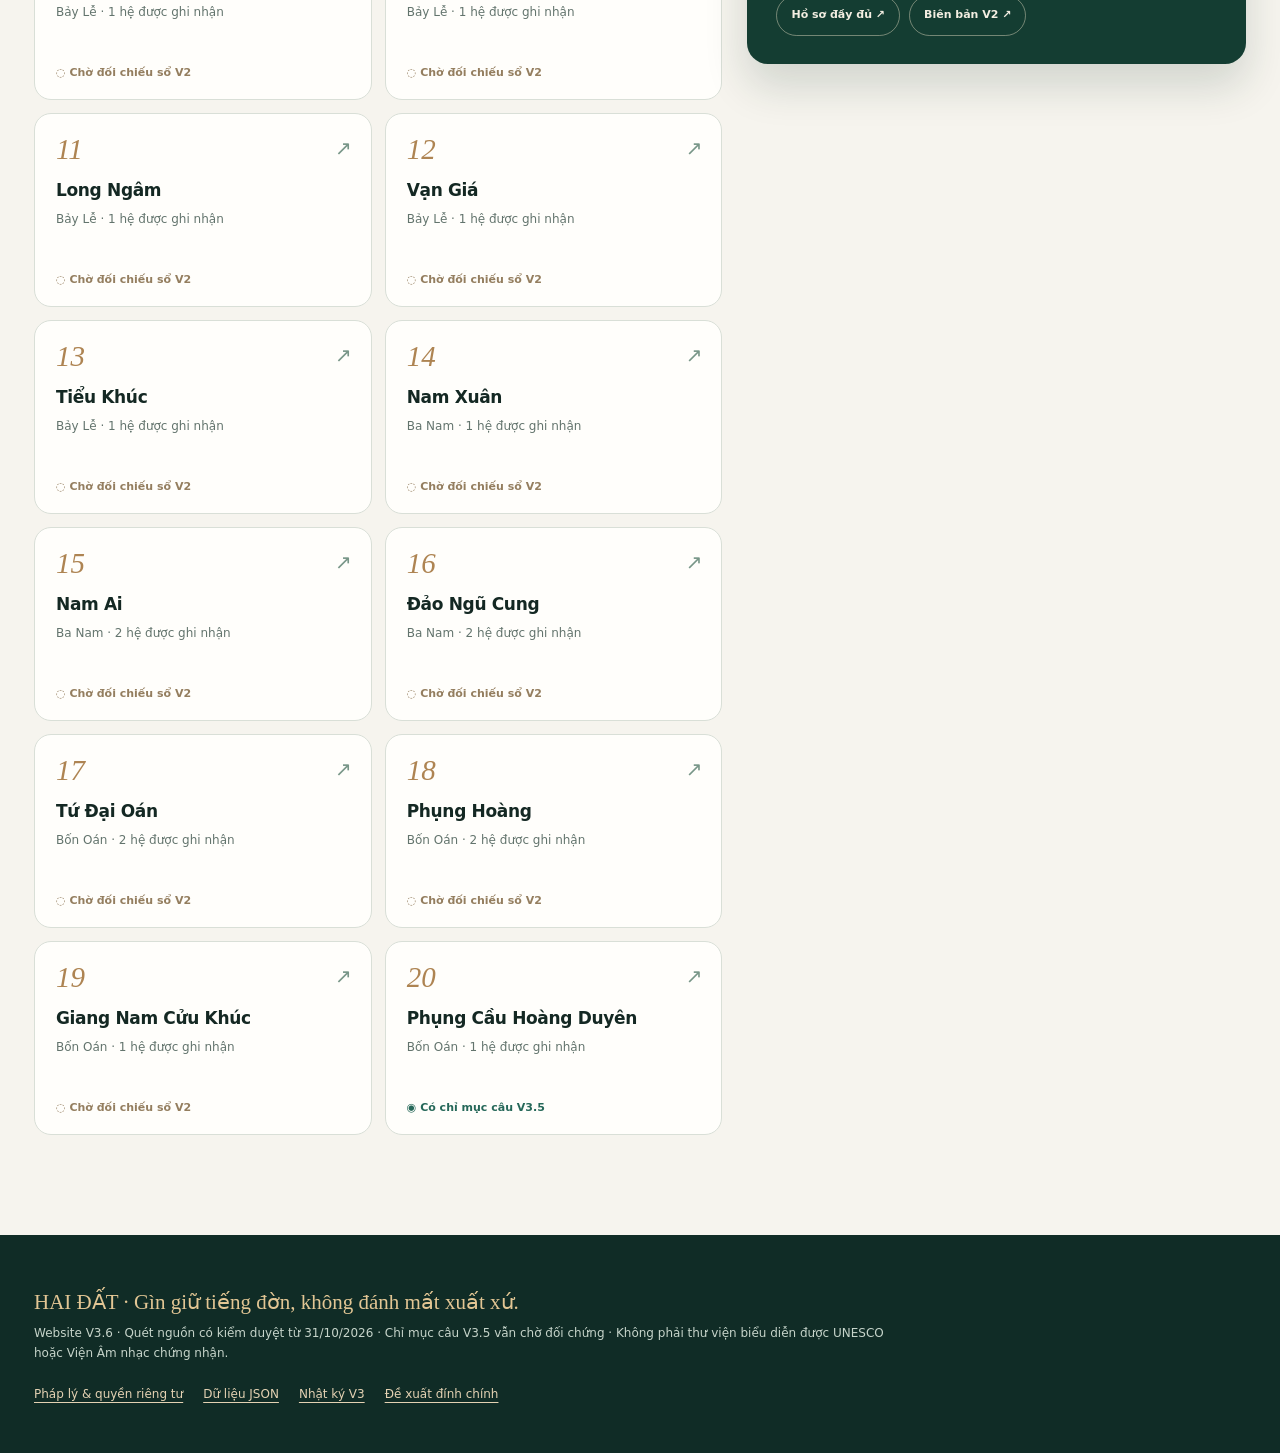
==== commit 4f9aadde: "Add first lý dossier: source-specific Lý cây bông research and public page" ====
--- a/web/v3/index.html
+++ b/web/v3/index.html
@@ -207,6 +207,7 @@
         <span><strong>HAI ĐẤT</strong><small>THƯ VIỆN DI SẢN ÂM NHẠC</small></span>
       </a>
       <nav class="top-links" aria-label="Điều hướng">
+        <a href="../../ly/01-ly-cay-bong/">Bài lý · Lý cây bông</a>
         <a href="#tra-cuu">Tra cứu</a>
         <a href="https://github.com/Form997/Vong-co/blob/main/docs/v3-khoi-dong.md" target="_blank" rel="noopener noreferrer">V3 là gì?</a>
         <a href="https://github.com/Form997/Vong-co/tree/main" target="_blank" rel="noopener noreferrer">GitHub ↗</a>
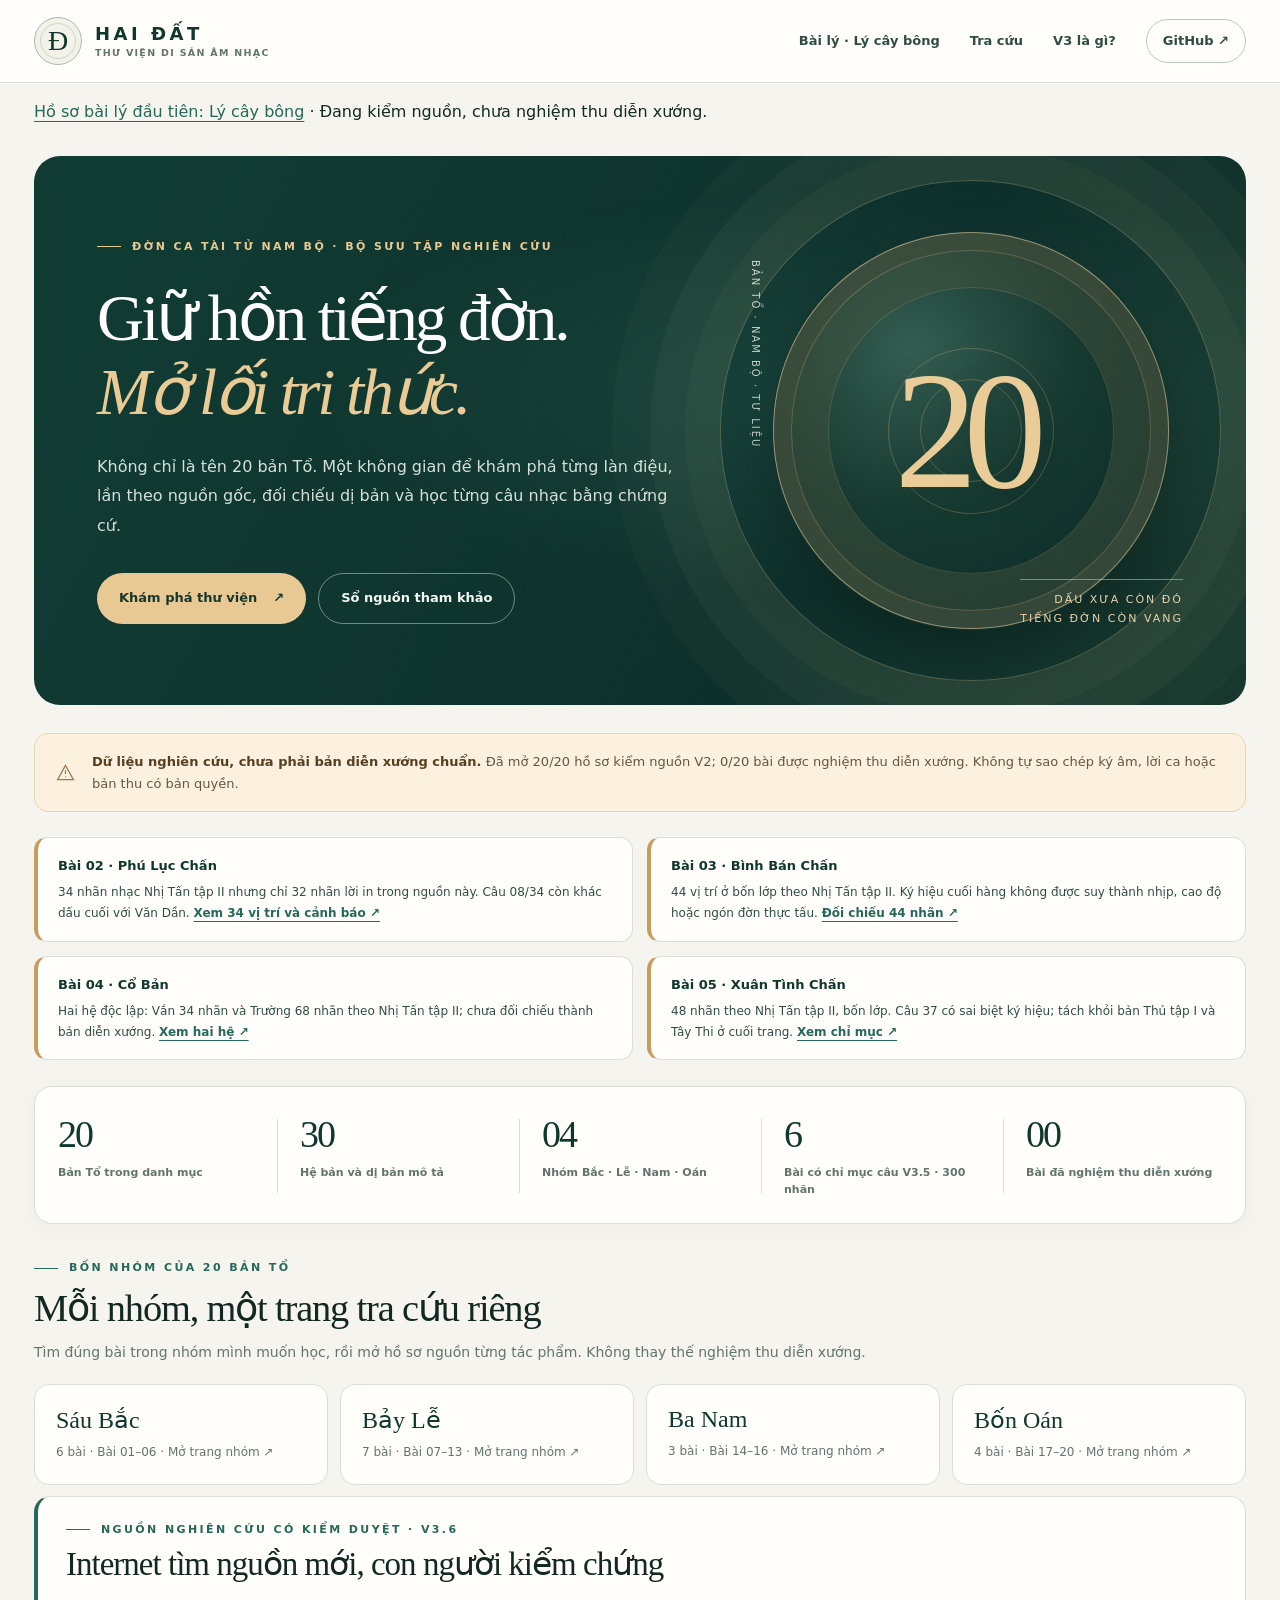
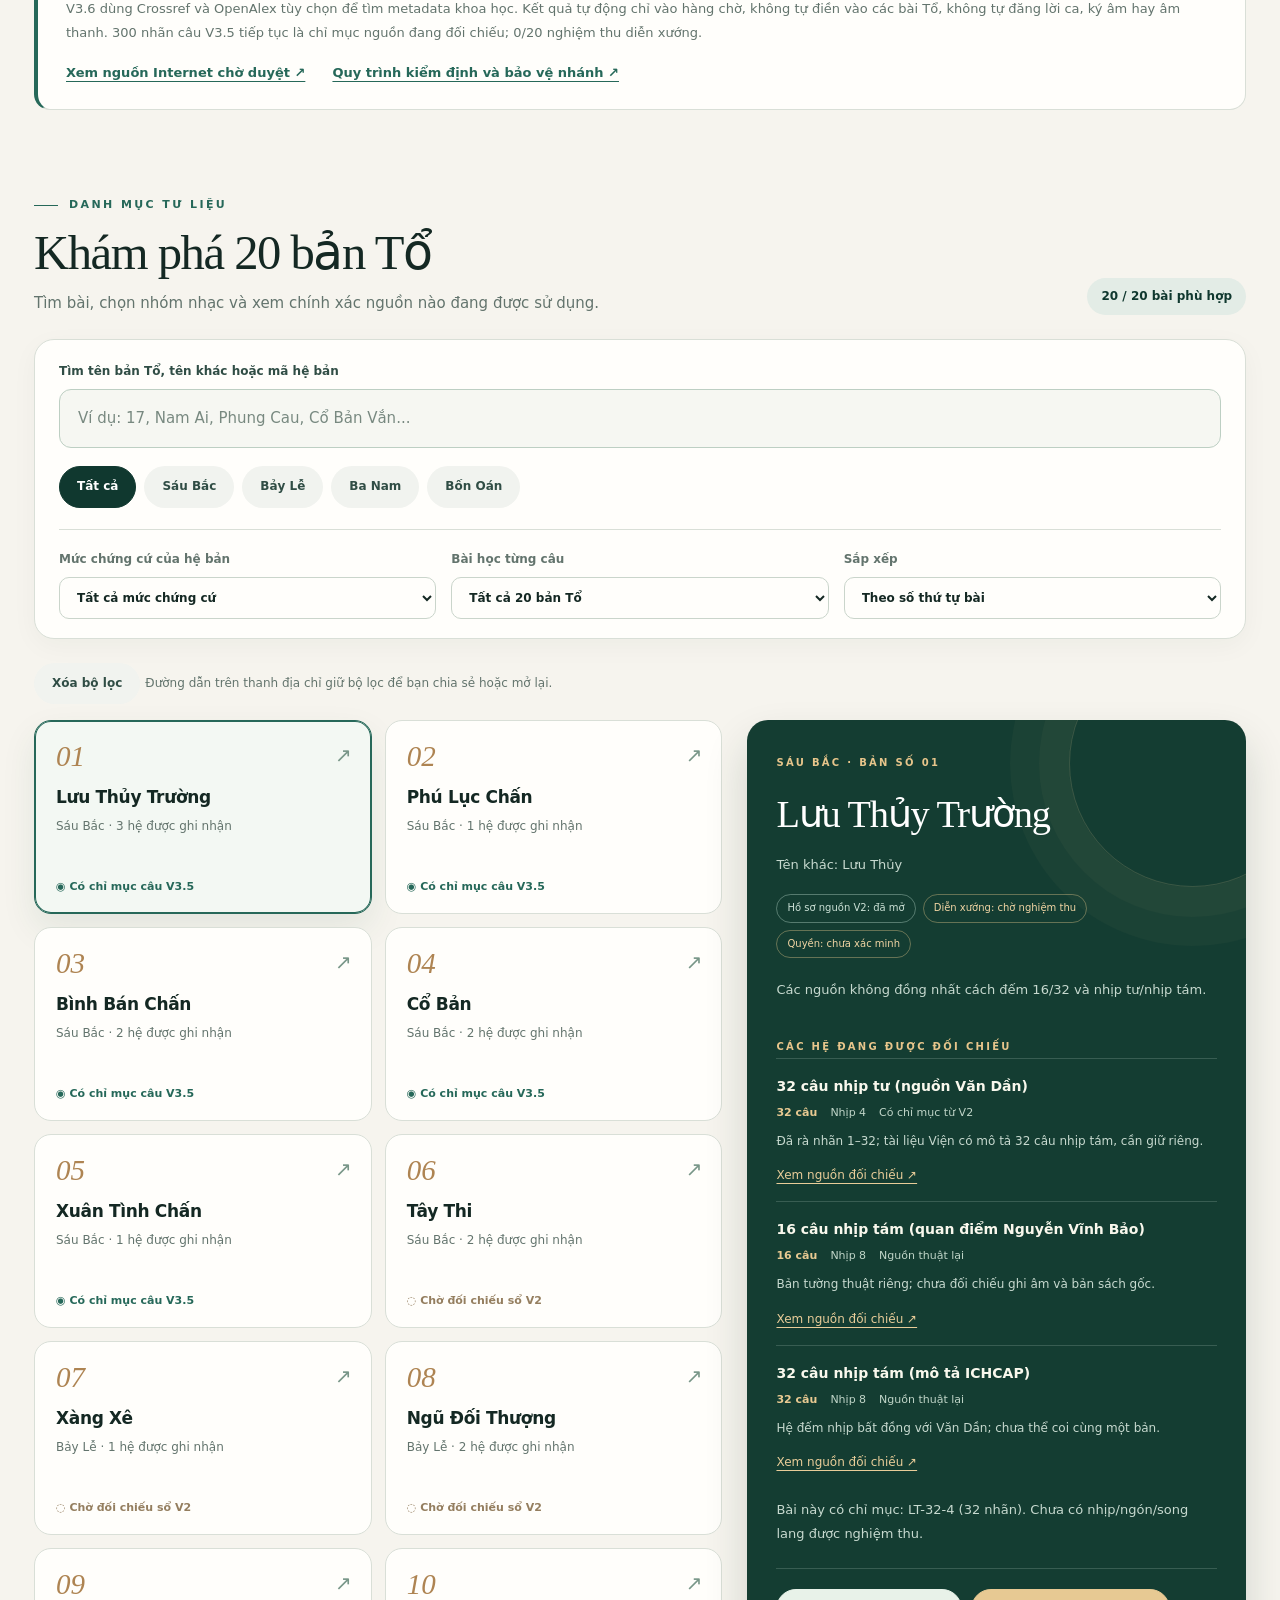
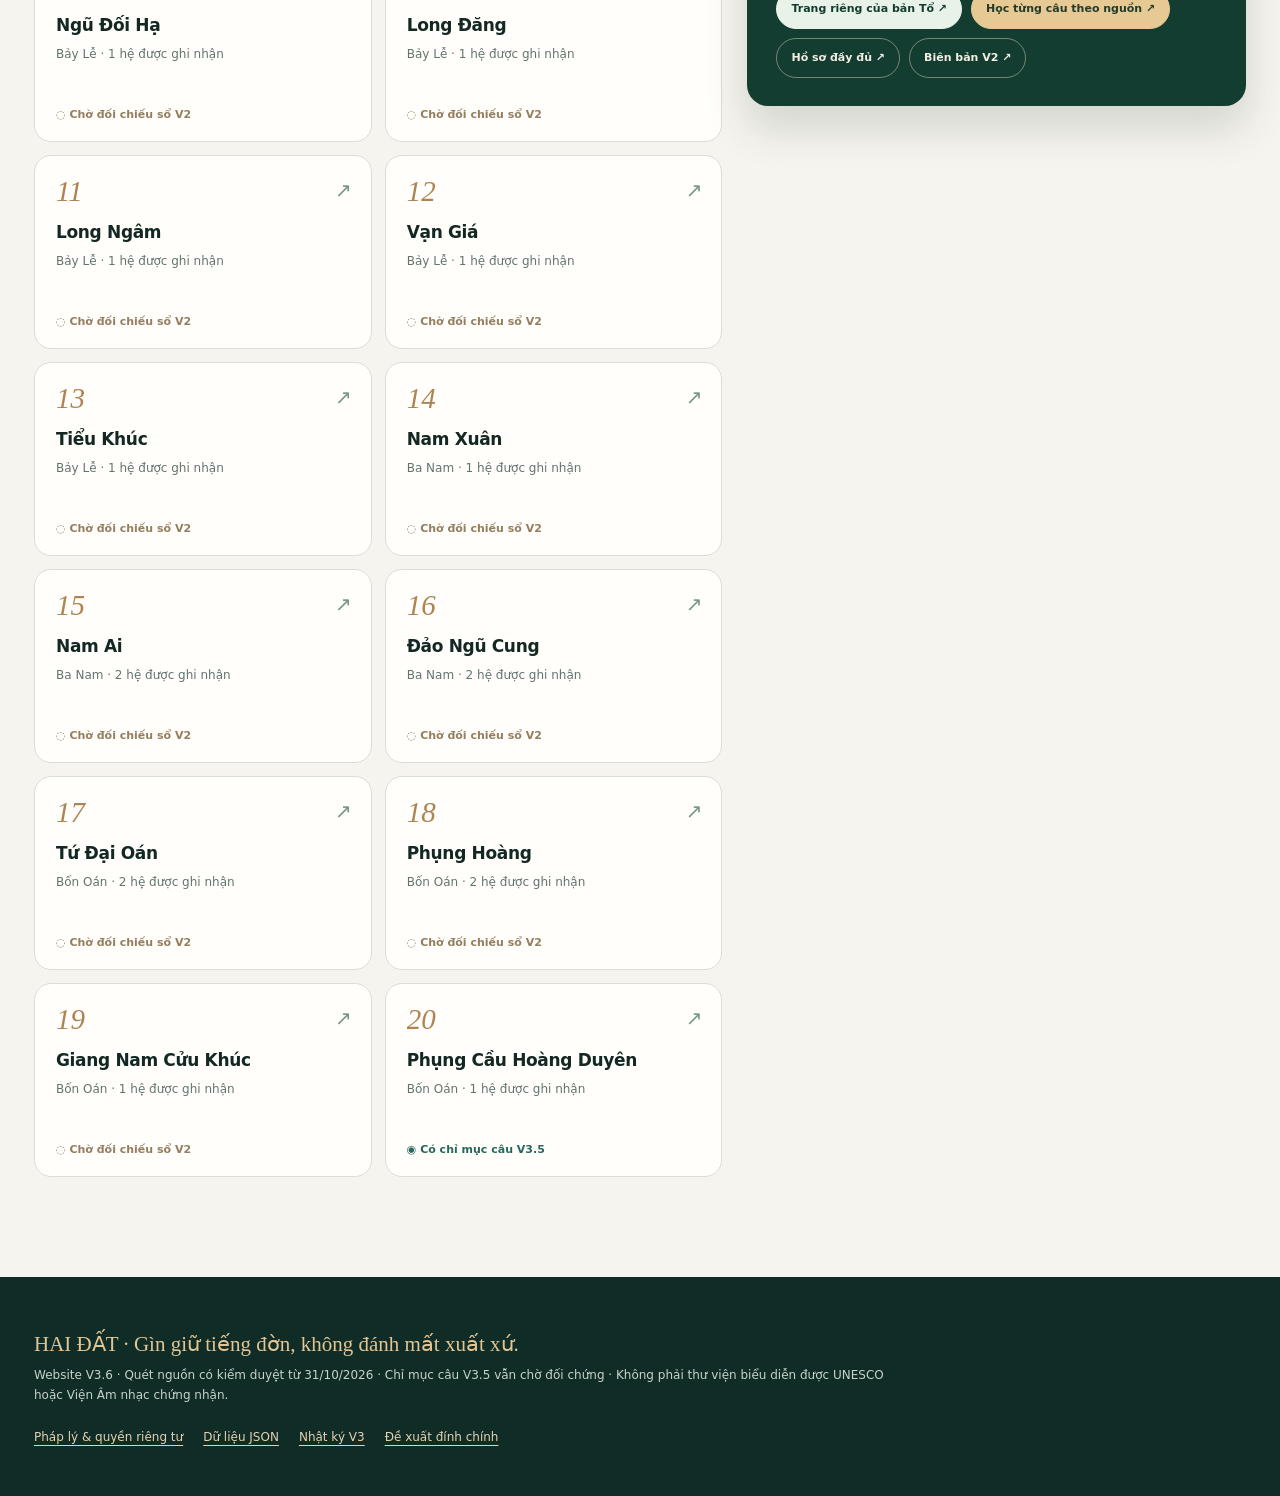
==== commit 81e79ea7: "Make lý dossier discoverable on mobile as well as desktop" ====
--- a/web/v3/index.html
+++ b/web/v3/index.html
@@ -215,6 +215,7 @@
     </div>
   </header>
   <main class="container" id="dau-trang">
+    <p><a id="ly-dossier-link" href="../../ly/01-ly-cay-bong/">Hồ sơ bài lý đầu tiên: Lý cây bông</a> · Đang kiểm nguồn, chưa nghiệm thu diễn xướng.</p>
     <section class="hero" aria-labelledby="hero-title">
       <div class="hero-copy"><div class="eyebrow">Đờn ca tài tử Nam Bộ · Bộ sưu tập nghiên cứu</div>
       <h1 id="hero-title">Giữ hồn tiếng đờn.<br><em>Mở lối tri thức.</em></h1>
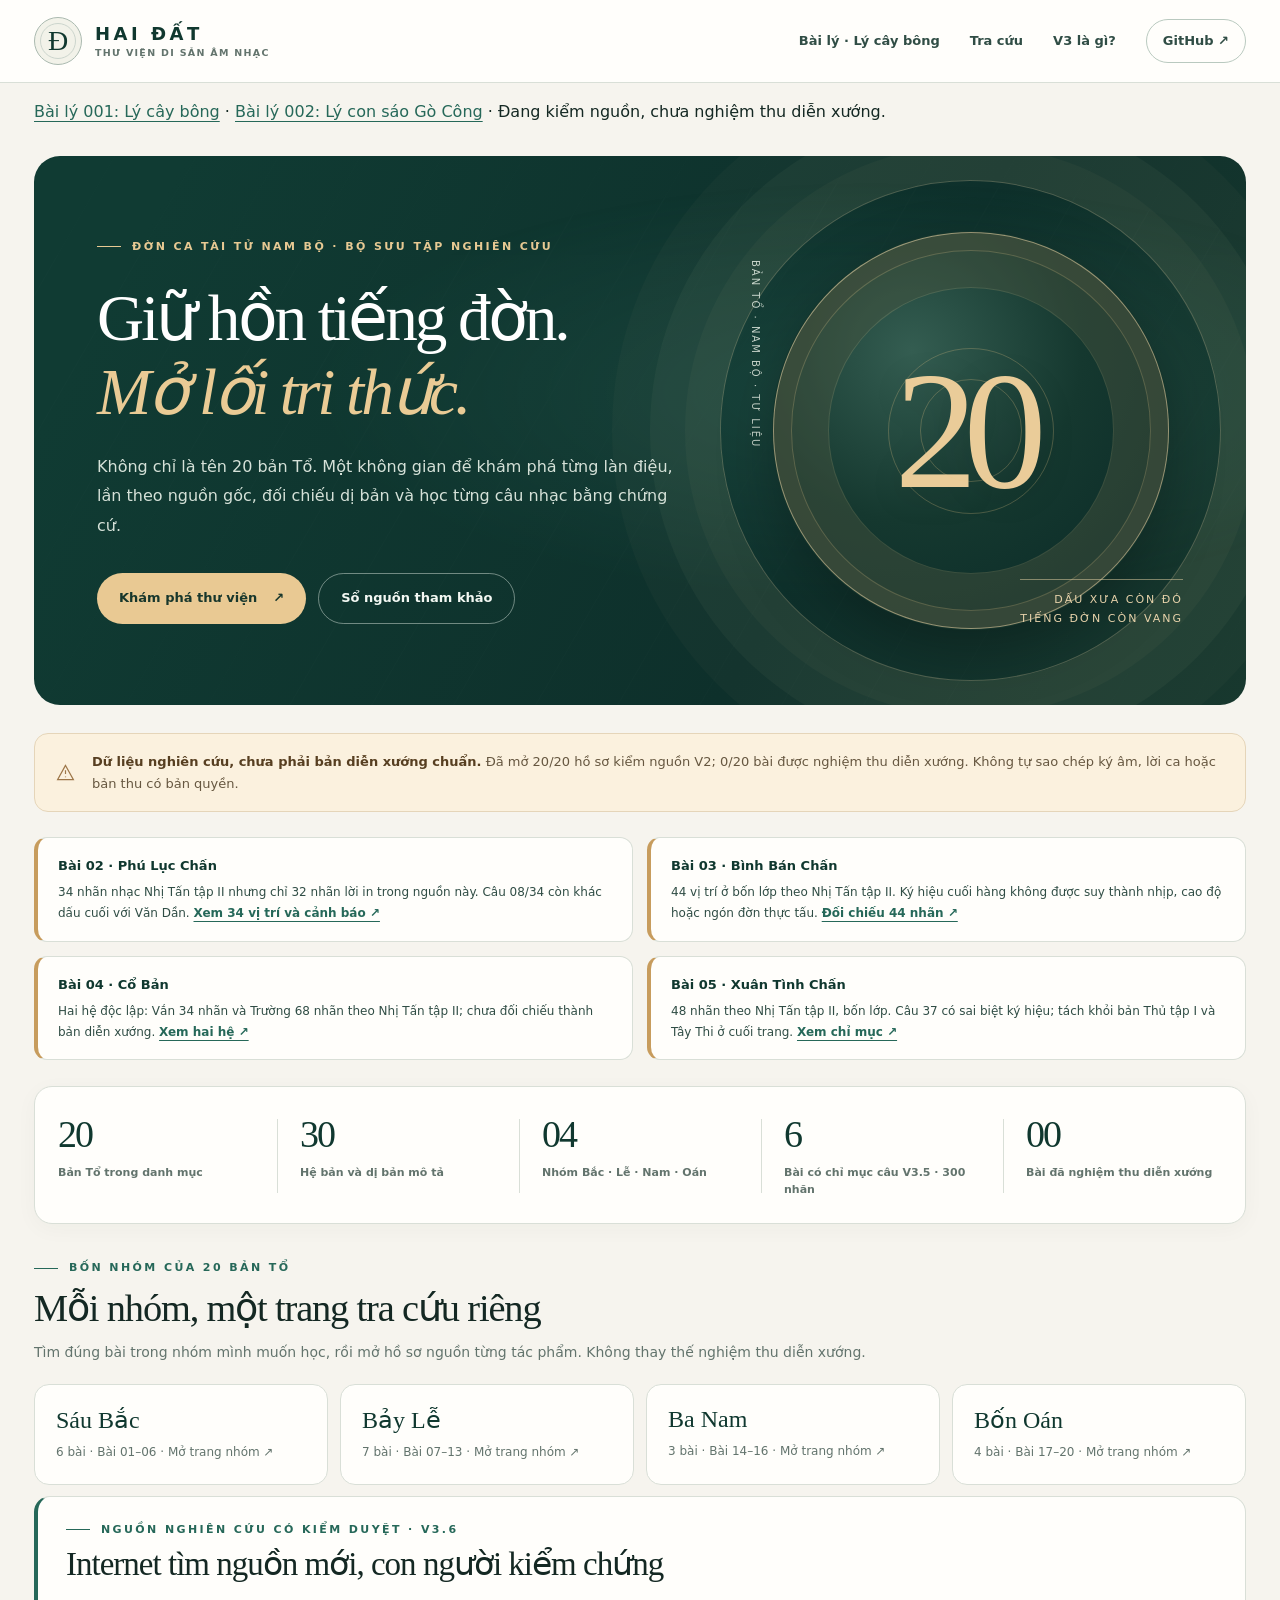
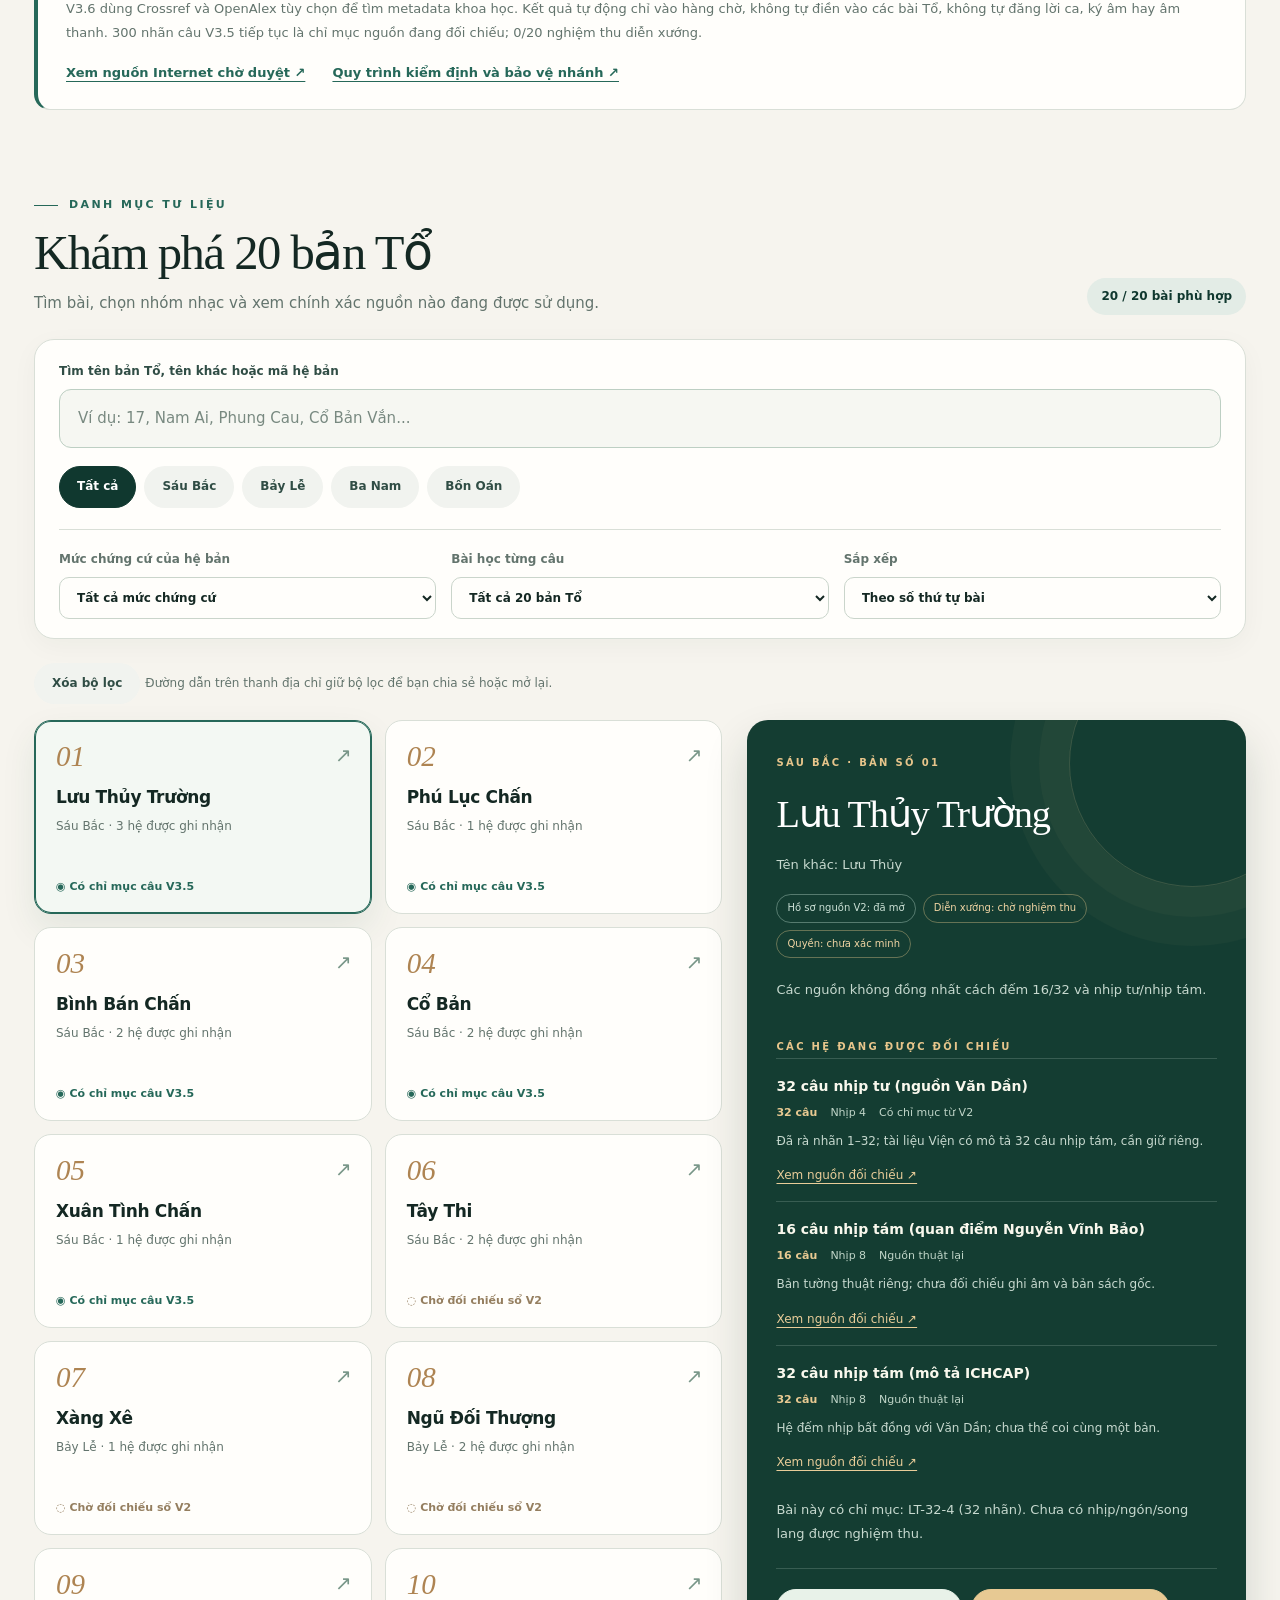
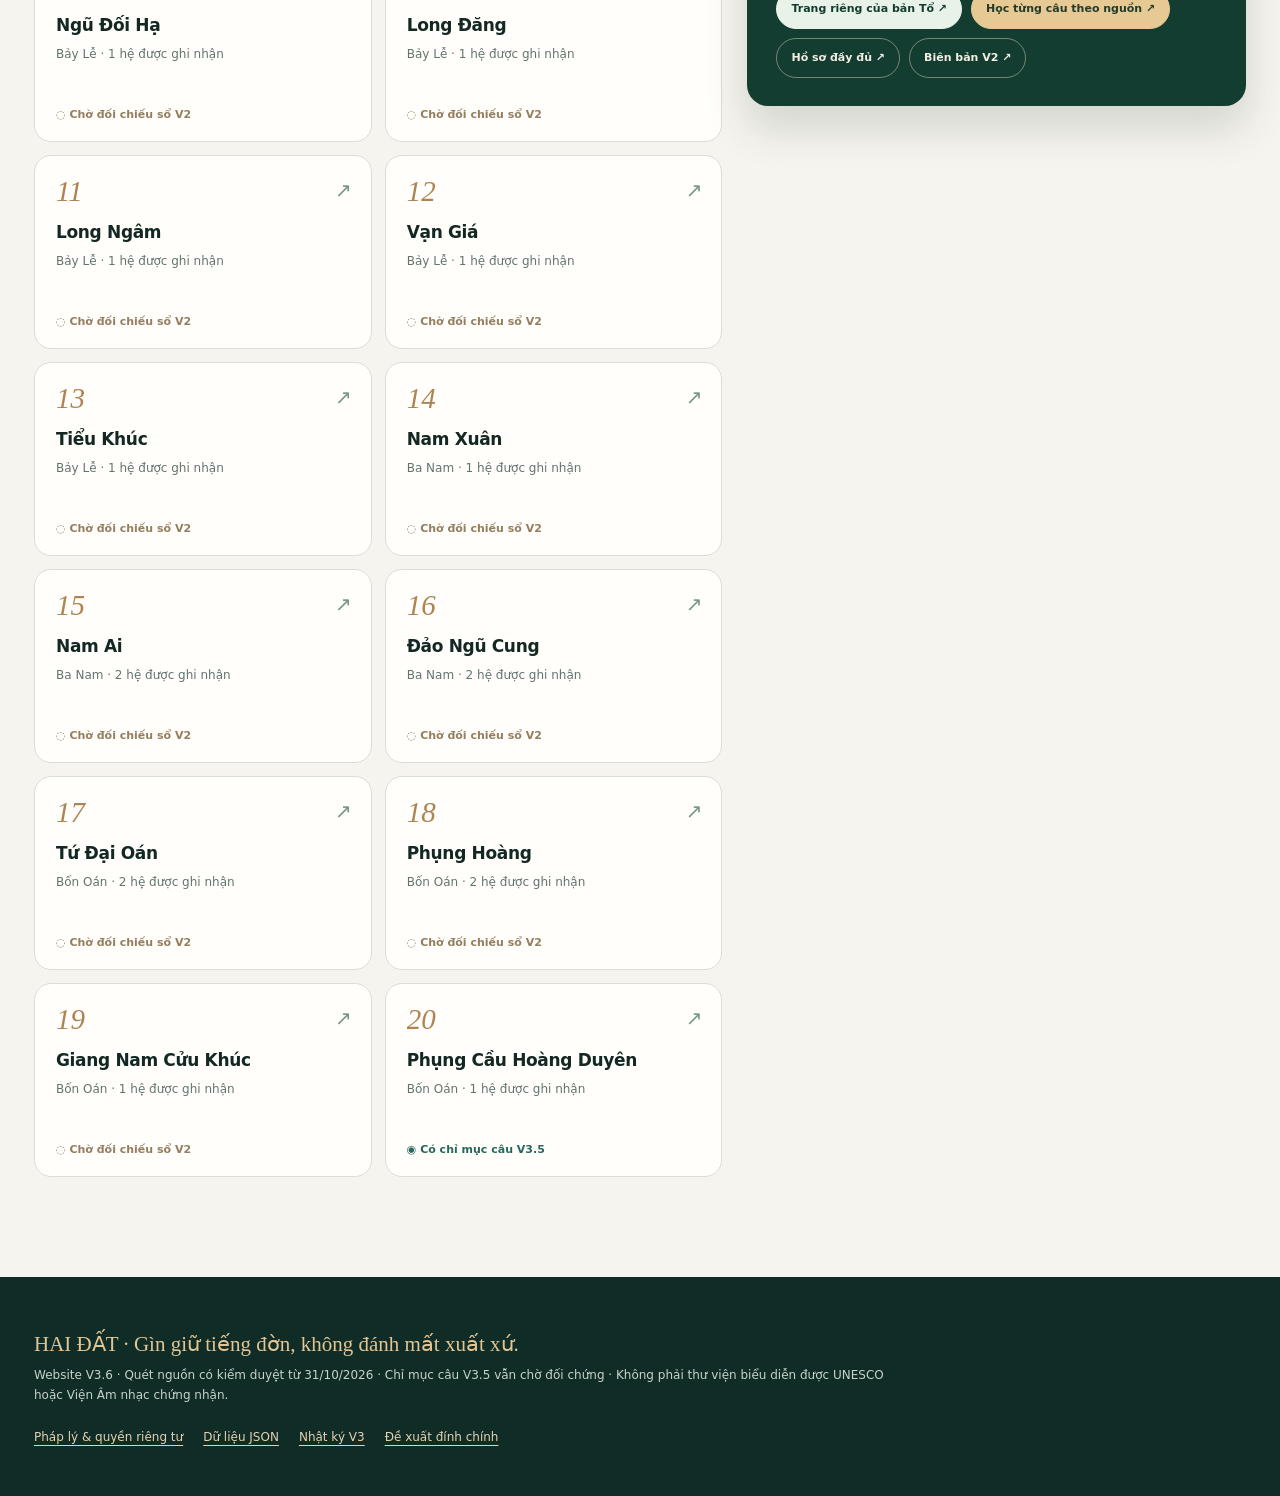
==== commit e88fa195: "Add Lý con sáo Gò Công dossier with source-specific comparison and navigation" ====
--- a/web/v3/index.html
+++ b/web/v3/index.html
@@ -215,7 +215,7 @@
     </div>
   </header>
   <main class="container" id="dau-trang">
-    <p><a id="ly-dossier-link" href="../../ly/01-ly-cay-bong/">Hồ sơ bài lý đầu tiên: Lý cây bông</a> · Đang kiểm nguồn, chưa nghiệm thu diễn xướng.</p>
+    <p><a id="ly-dossier-link" href="../../ly/01-ly-cay-bong/">Bài lý 001: Lý cây bông</a> · <a id="ly-dossier-002-link" href="../../ly/02-ly-con-sao-go-cong/">Bài lý 002: Lý con sáo Gò Công</a> · Đang kiểm nguồn, chưa nghiệm thu diễn xướng.</p>
     <section class="hero" aria-labelledby="hero-title">
       <div class="hero-copy"><div class="eyebrow">Đờn ca tài tử Nam Bộ · Bộ sưu tập nghiên cứu</div>
       <h1 id="hero-title">Giữ hồn tiếng đờn.<br><em>Mở lối tri thức.</em></h1>
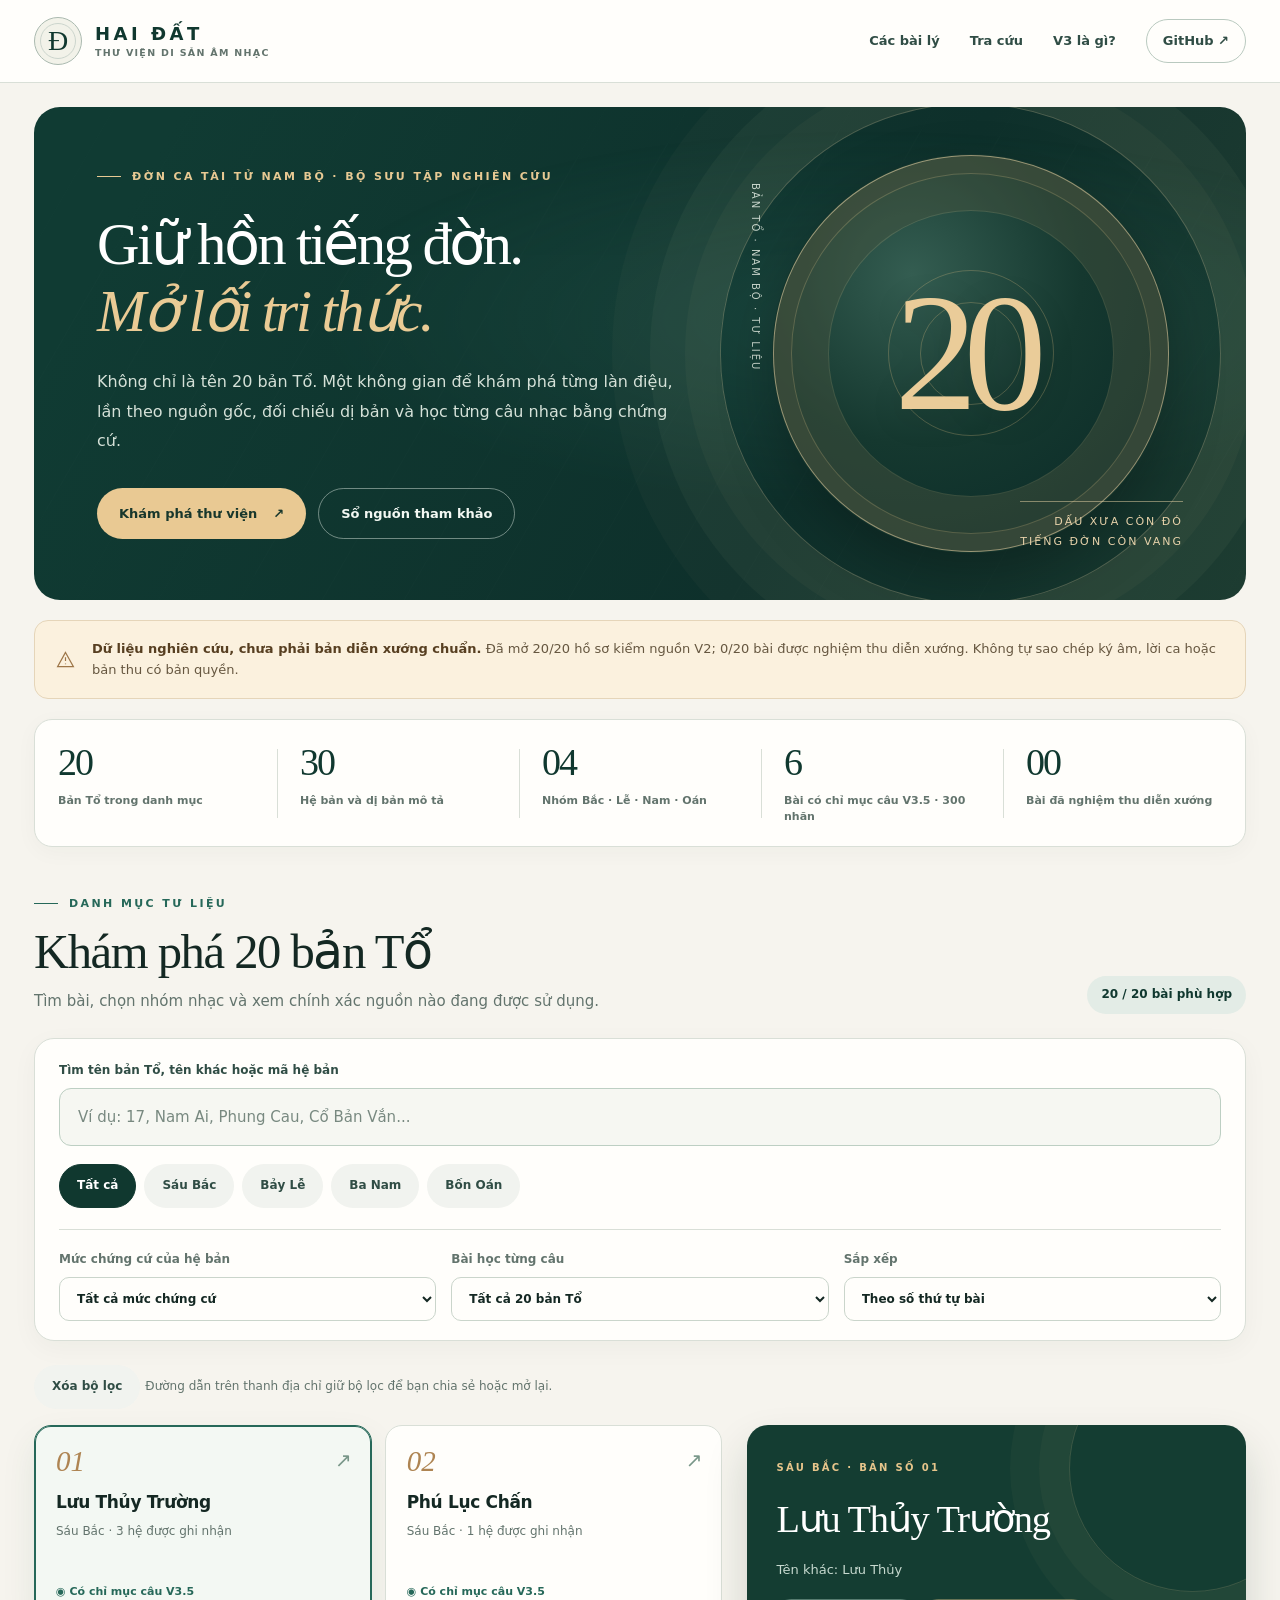
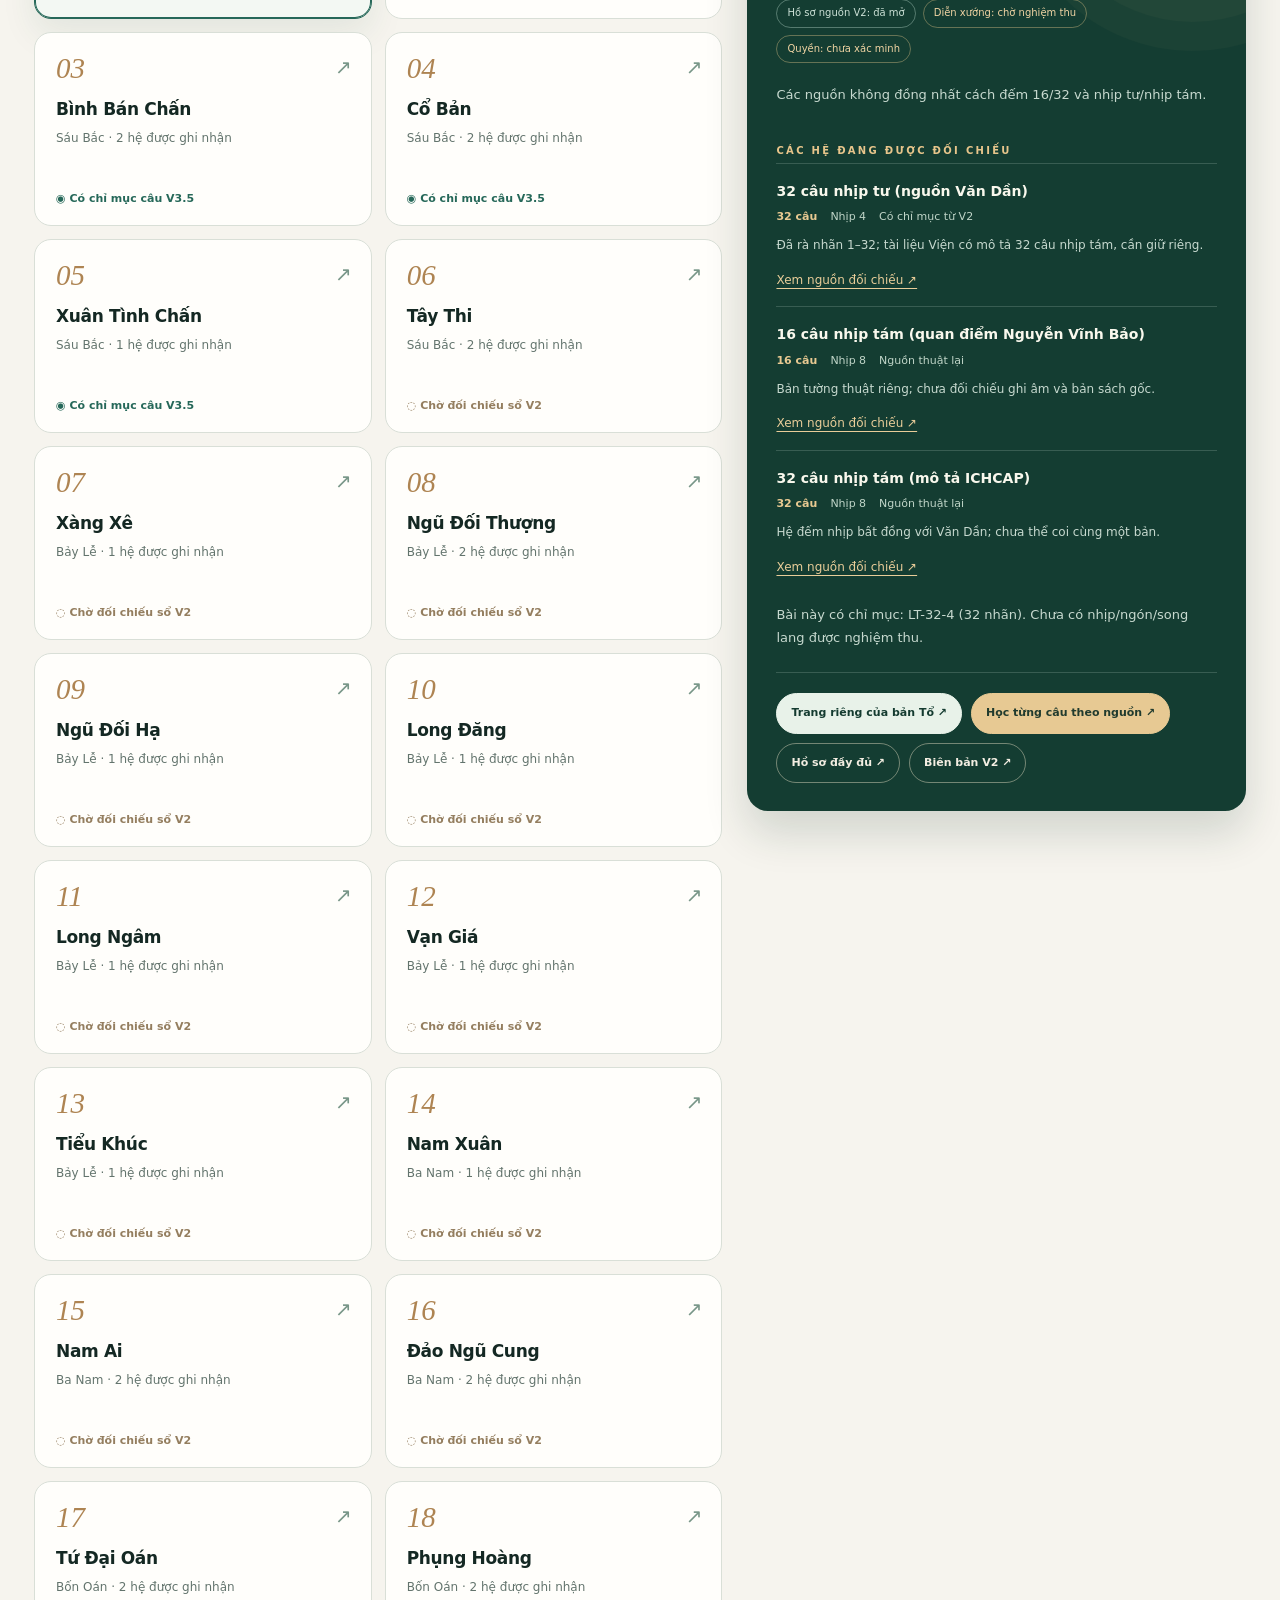
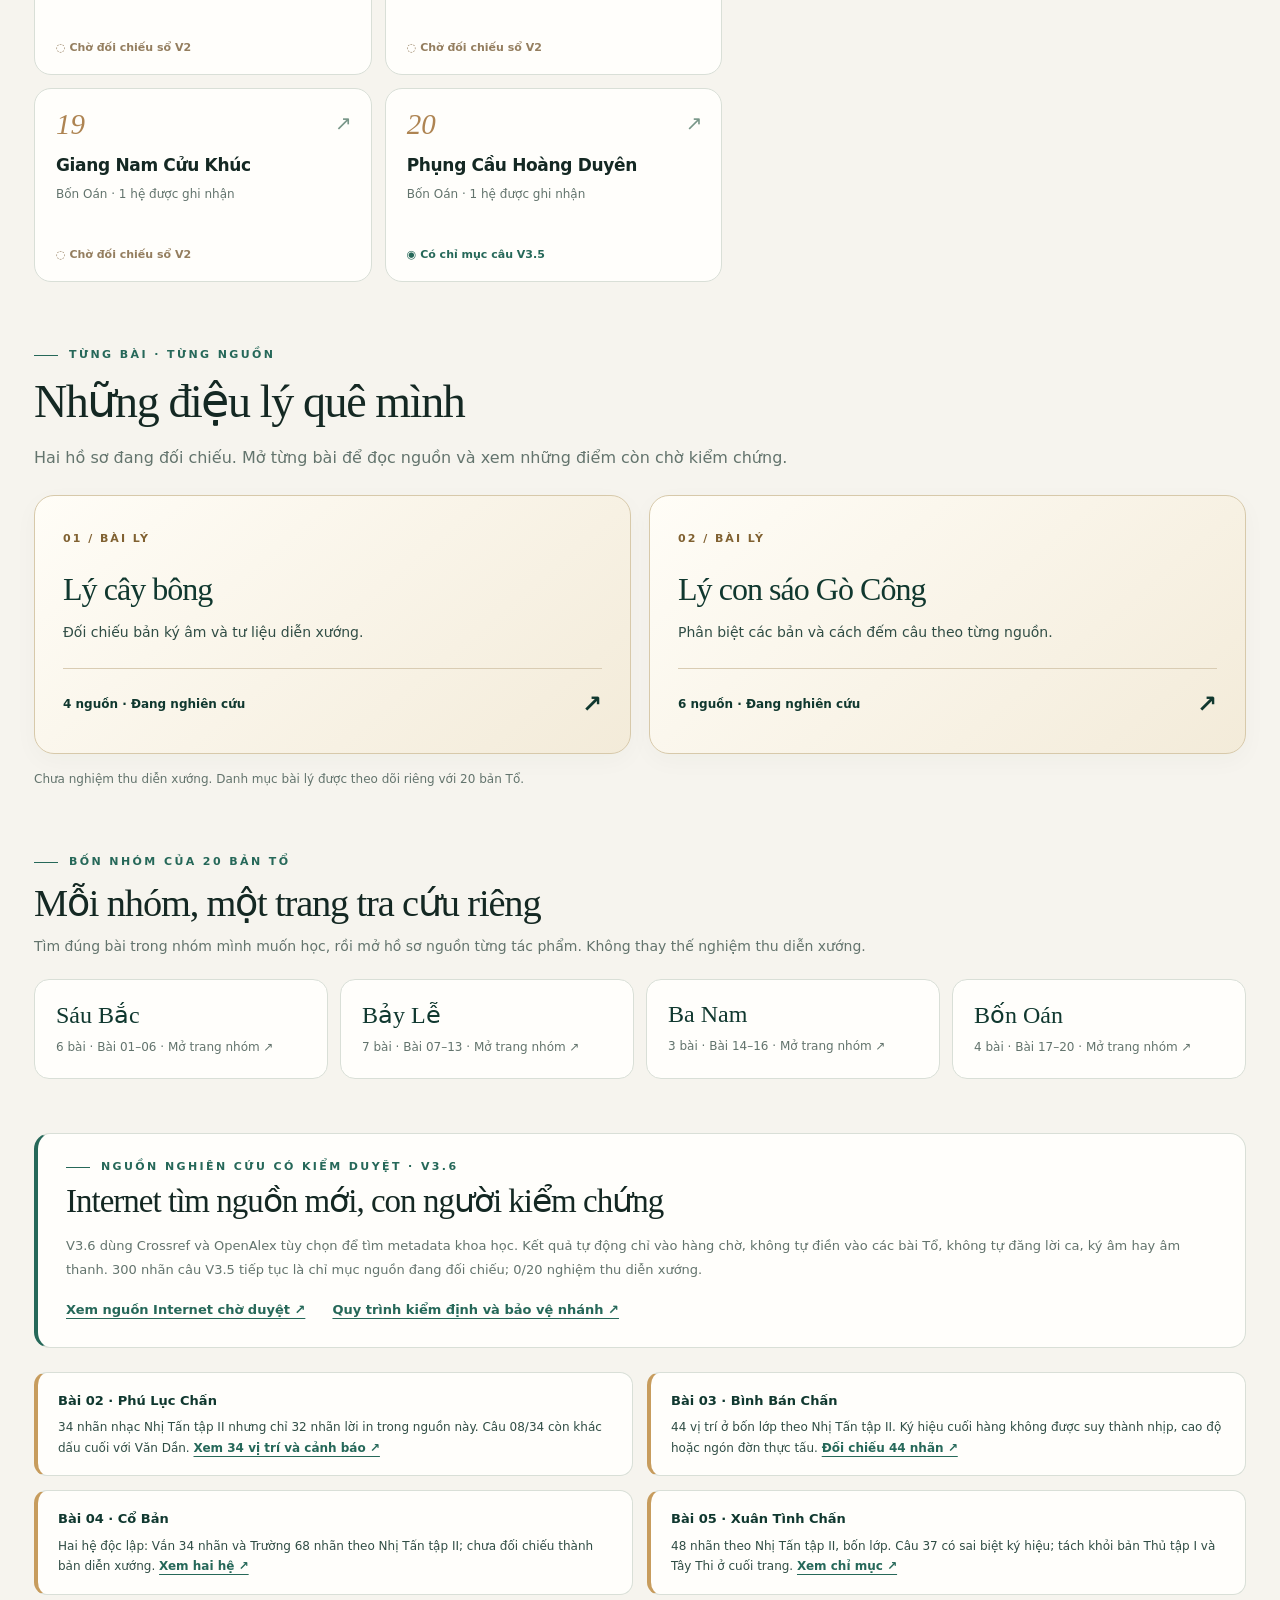
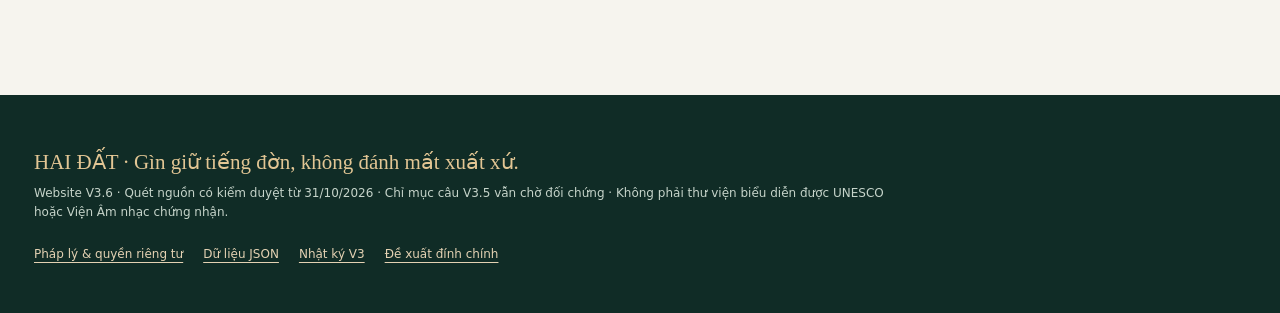
==== commit c73dd6f1: "Improve mobile library layout and add shared task navigation" ====
--- a/web/v3/index.html
+++ b/web/v3/index.html
@@ -197,9 +197,23 @@
 .v33-context strong{display:block;color:var(--forest);font-size:13px;margin-bottom:5px}
 .v33-context a{font-weight:750}
 @media(max-width:700px){.v33-context{grid-template-columns:1fr;margin:0 0 25px}.v33-context>div{padding:15px}}
+
+/* Navigation refresh: shorter introduction, clear collections and touch targets. */
+.skip-link{position:fixed;top:-100px;left:16px;z-index:100;padding:12px 18px;background:#10382f;color:white;border-radius:12px}.skip-link:focus{top:12px;color:white}
+.hero{min-height:390px;padding:48px 5.2%;margin-top:24px}.hero h1{font-size:clamp(42px,4.6vw,66px)}
+.stats{margin-bottom:48px}.stat{padding:20px 23px}.notice{margin:20px 0}
+#tra-cuu,#bai-ly,#nguon{scroll-margin-top:100px}
+.ly-directory{margin:64px 0}.ly-directory h2{font-size:clamp(30px,3.8vw,46px);margin:12px 0}.ly-directory>p{color:var(--muted)}
+.ly-cards{display:grid;grid-template-columns:repeat(2,minmax(0,1fr));gap:18px;margin:24px 0 16px}
+.ly-card{display:block;padding:28px;border:1px solid #d7c9aa;border-radius:20px;background:linear-gradient(140deg,#fffdf7,#f3ebd9);text-decoration:none;color:var(--forest);box-shadow:0 7px 25px #10382f08;transition:transform .2s,border-color .2s}
+.ly-card:hover{transform:translateY(-3px);border-color:#997644}.ly-number{font-size:11px;letter-spacing:2px;font-weight:750;color:#806131}.ly-card h3{font-size:32px;margin:20px 0 10px}.ly-card p{font-size:14px;color:var(--ink-soft)}.ly-meta{display:flex;align-items:center;justify-content:space-between;gap:12px;border-top:1px solid #d9ccb3;padding-top:16px;margin-top:24px;font-size:12px;font-weight:700}.ly-meta b{font-size:24px}
+.group-directory{margin:54px 0}.v36-sources{margin:54px 0 24px}.v33-context{margin:24px 0}
+.tab,.advanced select{min-height:44px}.top-links a{min-height:44px;display:inline-flex;align-items:center}
+@media(max-width:700px){.hero{min-height:0;padding:32px 24px}.hero h1{font-size:clamp(38px,9vw,54px)}.stats{margin-bottom:36px}.stat{padding:16px}.ly-cards{grid-template-columns:1fr}.ly-directory{margin:44px 0}.ly-card{padding:24px}.group-directory{margin:42px 0}.v36-sources{margin:42px 0 24px}.top-links a:not(:last-child){display:none}}
 </style>
 </head>
 <body>
+  <a class="skip-link" href="#tra-cuu">Bỏ qua phần giới thiệu, tới tra cứu</a>
   <header class="top">
     <div class="container top-inner">
       <a class="brand" href="#dau-trang" aria-label="HAI ĐẤT - về đầu trang">
@@ -207,7 +221,7 @@
         <span><strong>HAI ĐẤT</strong><small>THƯ VIỆN DI SẢN ÂM NHẠC</small></span>
       </a>
       <nav class="top-links" aria-label="Điều hướng">
-        <a href="../../ly/01-ly-cay-bong/">Bài lý · Lý cây bông</a>
+        <a href="#bai-ly">Các bài lý</a>
         <a href="#tra-cuu">Tra cứu</a>
         <a href="https://github.com/Form997/Vong-co/blob/main/docs/v3-khoi-dong.md" target="_blank" rel="noopener noreferrer">V3 là gì?</a>
         <a href="https://github.com/Form997/Vong-co/tree/main" target="_blank" rel="noopener noreferrer">GitHub ↗</a>
@@ -215,7 +229,6 @@
     </div>
   </header>
   <main class="container" id="dau-trang">
-    <p><a id="ly-dossier-link" href="../../ly/01-ly-cay-bong/">Bài lý 001: Lý cây bông</a> · <a id="ly-dossier-002-link" href="../../ly/02-ly-con-sao-go-cong/">Bài lý 002: Lý con sáo Gò Công</a> · Đang kiểm nguồn, chưa nghiệm thu diễn xướng.</p>
     <section class="hero" aria-labelledby="hero-title">
       <div class="hero-copy"><div class="eyebrow">Đờn ca tài tử Nam Bộ · Bộ sưu tập nghiên cứu</div>
       <h1 id="hero-title">Giữ hồn tiếng đờn.<br><em>Mở lối tri thức.</em></h1>
@@ -234,36 +247,12 @@
       <svg width="19" height="19" viewBox="0 0 24 24" fill="none" stroke="currentColor" aria-hidden="true"><path d="M12 3 2 21h20L12 3Z" stroke-width="1.5"/><path d="M12 9v5m0 3v1" stroke-width="1.5"/></svg>
       <div><strong>Dữ liệu nghiên cứu, chưa phải bản diễn xướng chuẩn.</strong> Đã mở 20/20 hồ sơ kiểm nguồn V2; 0/20 bài được nghiệm thu diễn xướng. Không tự sao chép ký âm, lời ca hoặc bản thu có bản quyền.</div>
     </aside>
-    <section class="v33-context" aria-label="Những điểm nghiên cứu về nguồn">
-      <div><strong>Bài 02 · Phú Lục Chấn</strong>34 nhãn nhạc Nhị Tấn tập II nhưng chỉ 32 nhãn lời in trong nguồn này. Câu 08/34 còn khác dấu cuối với Văn Dần. <a href="../../bai/02-phu-luc-chan/#hoc-tung-cau">Xem 34 vị trí và cảnh báo ↗</a></div>
-      <div><strong>Bài 03 · Bình Bán Chấn</strong>44 vị trí ở bốn lớp theo Nhị Tấn tập II. Ký hiệu cuối hàng không được suy thành nhịp, cao độ hoặc ngón đờn thực tấu. <a href="../../bai/03-binh-ban-chan/#hoc-tung-cau">Đối chiếu 44 nhãn ↗</a></div>
-      <div><strong>Bài 04 · Cổ Bản</strong>Hai hệ độc lập: Vắn 34 nhãn và Trường 68 nhãn theo Nhị Tấn tập II; chưa đối chiếu thành bản diễn xướng. <a href="../../bai/04-co-ban-van/#hoc-tung-cau">Xem hai hệ ↗</a></div>
-      <div><strong>Bài 05 · Xuân Tình Chấn</strong>48 nhãn theo Nhị Tấn tập II, bốn lớp. Câu 37 có sai biệt ký hiệu; tách khỏi bản Thủ tập I và Tây Thi ở cuối trang. <a href="../../bai/05-xuan-tinh-chan/#hoc-tung-cau">Xem chỉ mục ↗</a></div>
-    </section>
     <section class="stats" aria-label="Tổng quan dữ liệu">
       <div class="stat"><strong id="count-pieces">20</strong><span>Bản Tổ trong danh mục</span></div>
       <div class="stat"><strong id="count-variants">—</strong><span>Hệ bản và dị bản mô tả</span></div>
       <div class="stat"><strong>04</strong><span>Nhóm Bắc · Lễ · Nam · Oán</span></div>
       <div class="stat"><strong id="count-lessons">—</strong><span>Bài có chỉ mục câu V3.5 · 300 nhãn</span></div>
       <div class="stat"><strong>00</strong><span>Bài đã nghiệm thu diễn xướng</span></div>
-    </section>
-    <section class="group-directory" aria-labelledby="groups-title">
-      <div class="eyebrow">Bốn nhóm của 20 bản Tổ</div>
-      <h2 id="groups-title">Mỗi nhóm, một trang tra cứu riêng</h2>
-      <p>Tìm đúng bài trong nhóm mình muốn học, rồi mở hồ sơ nguồn từng tác phẩm. Không thay thế nghiệm thu diễn xướng.</p>
-      <nav class="group-directory-grid" aria-label="Mở bốn trang nhóm bản Tổ">
-        <a href="../../nhom/sau-bac/"><strong>Sáu Bắc</strong><span>6 bài · Bài 01–06 · Mở trang nhóm ↗</span></a>
-        <a href="../../nhom/bay-le/"><strong>Bảy Lễ</strong><span>7 bài · Bài 07–13 · Mở trang nhóm ↗</span></a>
-        <a href="../../nhom/ba-nam/"><strong>Ba Nam</strong><span>3 bài · Bài 14–16 · Mở trang nhóm ↗</span></a>
-        <a href="../../nhom/bon-oan/"><strong>Bốn Oán</strong><span>4 bài · Bài 17–20 · Mở trang nhóm ↗</span></a>
-      </nav>
-    </section>
-    <section class="v36-sources" aria-labelledby="v36-title">
-      <div class="eyebrow">Nguồn nghiên cứu có kiểm duyệt · V3.6</div>
-      <h2 id="v36-title">Internet tìm nguồn mới, con người kiểm chứng</h2>
-      <p>V3.6 dùng Crossref và OpenAlex tùy chọn để tìm metadata khoa học. Kết quả tự động chỉ vào hàng chờ, không tự điền vào các bài Tổ, không tự đăng lời ca, ký âm hay âm thanh. 300 nhãn câu V3.5 tiếp tục là chỉ mục nguồn đang đối chiếu; 0/20 nghiệm thu diễn xướng.</p>
-      <a href="https://github.com/Form997/Vong-co/issues/23" target="_blank" rel="noopener noreferrer">Xem nguồn Internet chờ duyệt ↗</a>
-      <a href="https://github.com/Form997/Vong-co/blob/main/docs/v3.6-tu-dong-nguon-va-bao-ve-nhanh.md" target="_blank" rel="noopener noreferrer">Quy trình kiểm định và bảo vệ nhánh ↗</a>
     </section>
     <section id="tra-cuu" aria-labelledby="browse-title">
       <div class="intro">
@@ -317,6 +306,39 @@
         </aside>
       </div>
     </section>
+    <section id="bai-ly" class="ly-directory" aria-labelledby="ly-title">
+      <div class="eyebrow">Từng bài · Từng nguồn</div>
+      <h2 id="ly-title">Những điệu lý quê mình</h2>
+      <p>Hai hồ sơ đang đối chiếu. Mở từng bài để đọc nguồn và xem những điểm còn chờ kiểm chứng.</p>
+      <div class="ly-cards">
+        <a id="ly-dossier-link" class="ly-card" href="../../ly/01-ly-cay-bong/"><span class="ly-number">01 / BÀI LÝ</span><h3>Lý cây bông</h3><p>Đối chiếu bản ký âm và tư liệu diễn xướng.</p><span class="ly-meta">4 nguồn · Đang nghiên cứu <b aria-hidden="true">↗</b></span></a>
+        <a id="ly-dossier-002-link" class="ly-card" href="../../ly/02-ly-con-sao-go-cong/"><span class="ly-number">02 / BÀI LÝ</span><h3>Lý con sáo Gò Công</h3><p>Phân biệt các bản và cách đếm câu theo từng nguồn.</p><span class="ly-meta">6 nguồn · Đang nghiên cứu <b aria-hidden="true">↗</b></span></a>
+      </div><p class="hint">Chưa nghiệm thu diễn xướng. Danh mục bài lý được theo dõi riêng với 20 bản Tổ.</p>
+    </section>
+    <section class="group-directory" aria-labelledby="groups-title">
+      <div class="eyebrow">Bốn nhóm của 20 bản Tổ</div>
+      <h2 id="groups-title">Mỗi nhóm, một trang tra cứu riêng</h2>
+      <p>Tìm đúng bài trong nhóm mình muốn học, rồi mở hồ sơ nguồn từng tác phẩm. Không thay thế nghiệm thu diễn xướng.</p>
+      <nav class="group-directory-grid" aria-label="Mở bốn trang nhóm bản Tổ">
+        <a href="../../nhom/sau-bac/"><strong>Sáu Bắc</strong><span>6 bài · Bài 01–06 · Mở trang nhóm ↗</span></a>
+        <a href="../../nhom/bay-le/"><strong>Bảy Lễ</strong><span>7 bài · Bài 07–13 · Mở trang nhóm ↗</span></a>
+        <a href="../../nhom/ba-nam/"><strong>Ba Nam</strong><span>3 bài · Bài 14–16 · Mở trang nhóm ↗</span></a>
+        <a href="../../nhom/bon-oan/"><strong>Bốn Oán</strong><span>4 bài · Bài 17–20 · Mở trang nhóm ↗</span></a>
+      </nav>
+    </section>
+    <section class="v36-sources" id="nguon" aria-labelledby="v36-title">
+      <div class="eyebrow">Nguồn nghiên cứu có kiểm duyệt · V3.6</div>
+      <h2 id="v36-title">Internet tìm nguồn mới, con người kiểm chứng</h2>
+      <p>V3.6 dùng Crossref và OpenAlex tùy chọn để tìm metadata khoa học. Kết quả tự động chỉ vào hàng chờ, không tự điền vào các bài Tổ, không tự đăng lời ca, ký âm hay âm thanh. 300 nhãn câu V3.5 tiếp tục là chỉ mục nguồn đang đối chiếu; 0/20 nghiệm thu diễn xướng.</p>
+      <a href="https://github.com/Form997/Vong-co/issues/23" target="_blank" rel="noopener noreferrer">Xem nguồn Internet chờ duyệt ↗</a>
+      <a href="https://github.com/Form997/Vong-co/blob/main/docs/v3.6-tu-dong-nguon-va-bao-ve-nhanh.md" target="_blank" rel="noopener noreferrer">Quy trình kiểm định và bảo vệ nhánh ↗</a>
+    </section>
+    <section class="v33-context" aria-label="Những điểm nghiên cứu về nguồn">
+      <div><strong>Bài 02 · Phú Lục Chấn</strong>34 nhãn nhạc Nhị Tấn tập II nhưng chỉ 32 nhãn lời in trong nguồn này. Câu 08/34 còn khác dấu cuối với Văn Dần. <a href="../../bai/02-phu-luc-chan/#hoc-tung-cau">Xem 34 vị trí và cảnh báo ↗</a></div>
+      <div><strong>Bài 03 · Bình Bán Chấn</strong>44 vị trí ở bốn lớp theo Nhị Tấn tập II. Ký hiệu cuối hàng không được suy thành nhịp, cao độ hoặc ngón đờn thực tấu. <a href="../../bai/03-binh-ban-chan/#hoc-tung-cau">Đối chiếu 44 nhãn ↗</a></div>
+      <div><strong>Bài 04 · Cổ Bản</strong>Hai hệ độc lập: Vắn 34 nhãn và Trường 68 nhãn theo Nhị Tấn tập II; chưa đối chiếu thành bản diễn xướng. <a href="../../bai/04-co-ban-van/#hoc-tung-cau">Xem hai hệ ↗</a></div>
+      <div><strong>Bài 05 · Xuân Tình Chấn</strong>48 nhãn theo Nhị Tấn tập II, bốn lớp. Câu 37 có sai biệt ký hiệu; tách khỏi bản Thủ tập I và Tây Thi ở cuối trang. <a href="../../bai/05-xuan-tinh-chan/#hoc-tung-cau">Xem chỉ mục ↗</a></div>
+    </section>
   </main>
   <footer><div class="container">
     <p><strong>HAI ĐẤT · Gìn giữ tiếng đờn, không đánh mất xuất xứ.</strong></p>
